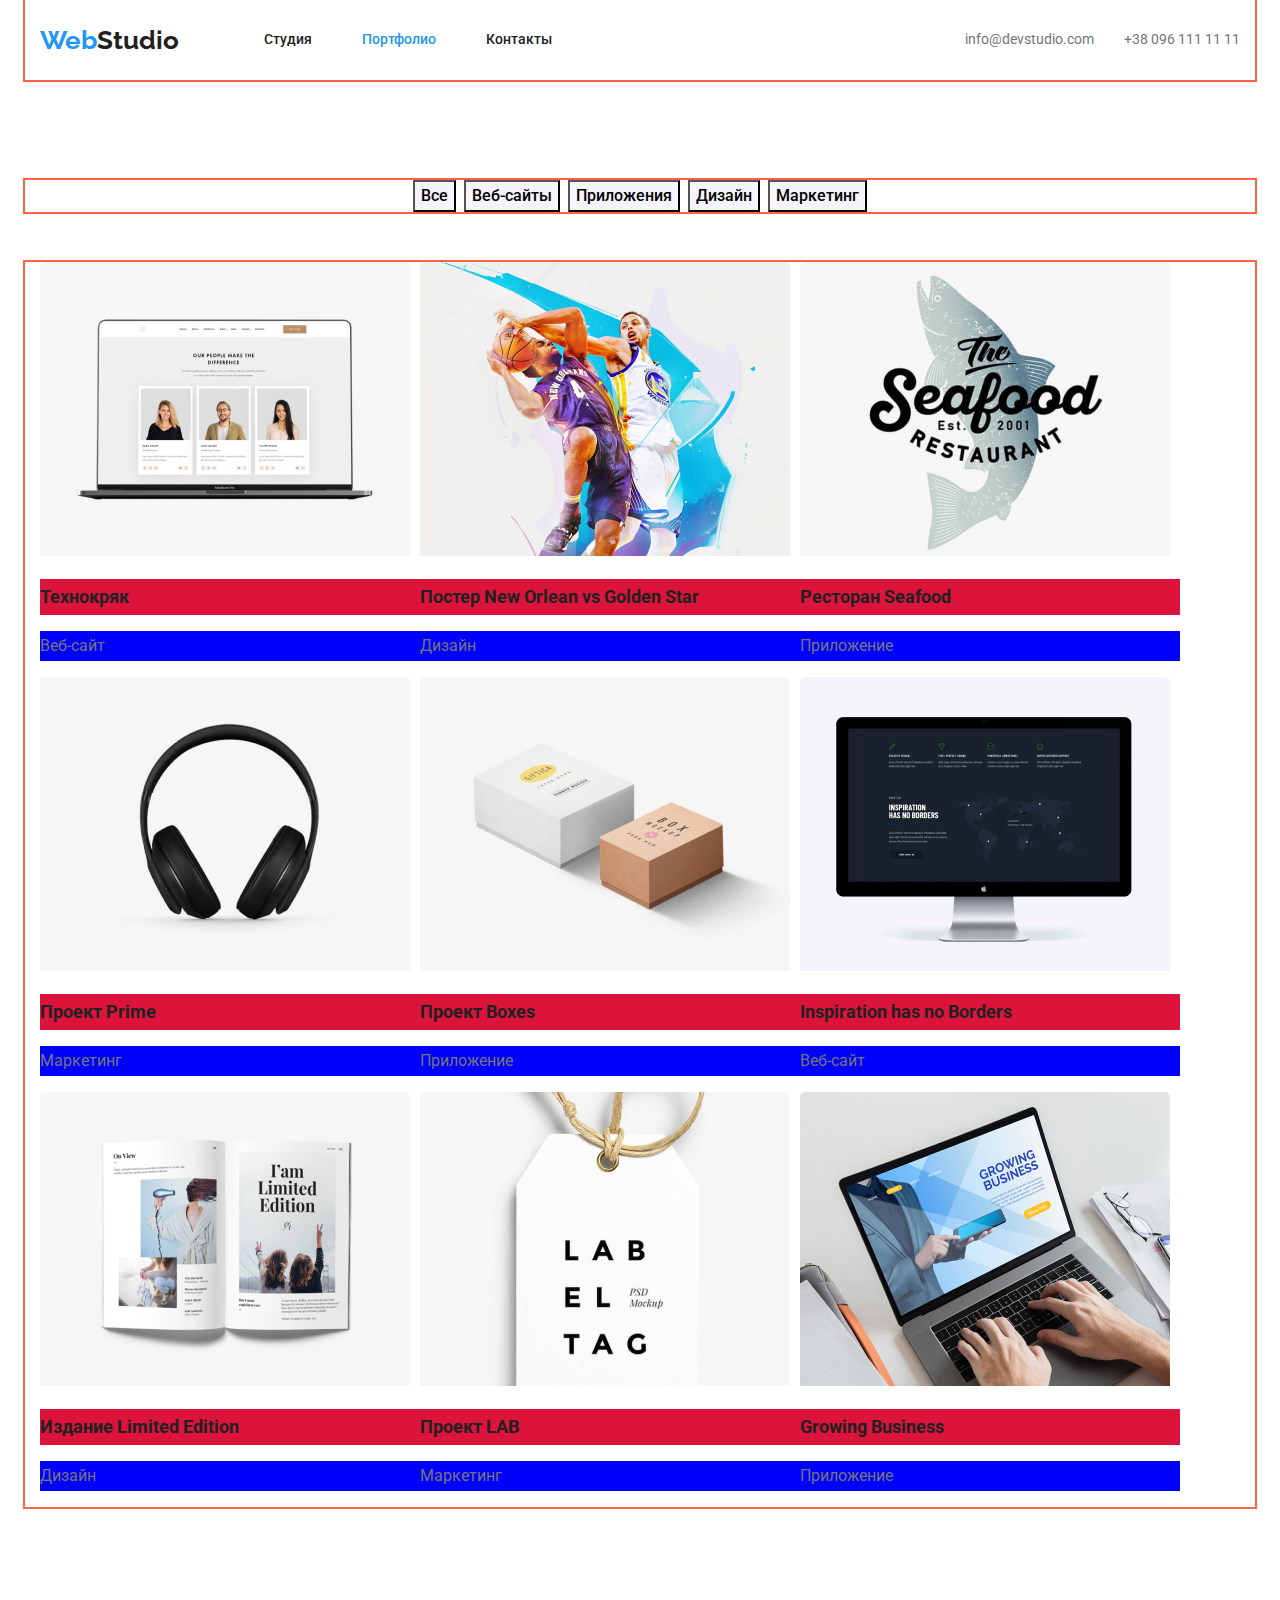
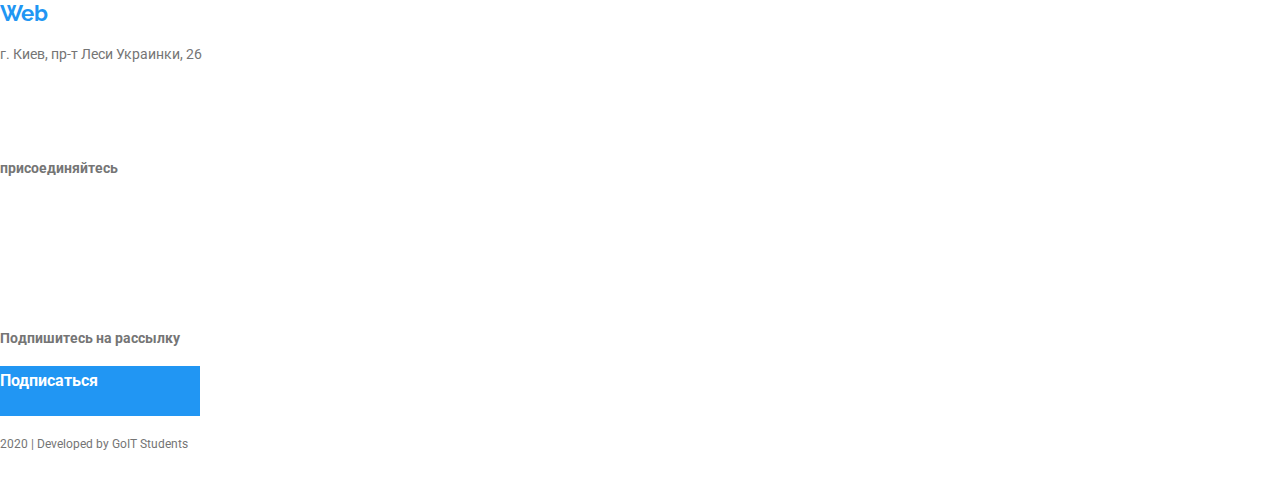
==== profile.html @ 8e78fecc "без готового футера та деталей портфоліо" ====
<!DOCTYPE html>
<html lang="ru">

<head>
    <meta charset="UTF-8">
    <meta name="viewport" content="width=device-width, initial-scale=1.0">
    <title>Web studio</title>
    <link rel="stylesheet" href="css/normalise.css">
    <link rel="stylesheet" href="css/main.css">
    <link href="https://fonts.googleapis.com/css2?family=Raleway:wght@700&family=Roboto:wght@400;500;700&display=swap"
        rel="stylesheet">
</head>

<body>

    <header>
        <nav class="container main-nav">
            <a class="logo" lang="en" href="/">
              <span class="first">Web</span> Studio</a>
              <ul class="site-nav list">
              <li class="item"><a class="link" href="./index.html">Студия</a></li>
              <li class="item"><a class="link current" href="">Портфолио</a></li>
              <li class="item"><a class="link" href="">Контакты</a></li>
            </ul>
            <ul class="list nav-contact">
              <li class="item">
                <a class="link mail" href="mailto:info@devstudio.com">info@devstudio.com</a>
              </li>
              <li class="item">
                <a class="link tel" href="tel:+380961111111">+38 096 111 11 11</a>
              </li>
            </ul>
            </nav>
      </header>
    <main>
        <section>
            <h1 class="title-profile">Проекты Веб Студии</h1>
            <!--Фильтры-->
            <ul class="filter-list center container">
                <li class="item"><button class="menu-nav" type="button">Все</button></li>
                <li class="item"><button class="menu-nav" type="button">Веб-сайты</button></li>
                <li class="item"><button class="menu-nav" type="button">Приложения</button></li>
                <li class="item"><button class="menu-nav" type="button">Дизайн</button></li>
                <li class="item"><button class="menu-nav" type="button">Маркетинг</button></li>
            </ul>
            <!--Проекты-->
            <ul class="project-list container">
                <li class="item">
                    <a class="link" href=""> <img src="./images/project-1.jpg" alt="проект-1">
                        <h2 class="project-title">Технокряк</h2>
                        <p class="text-menu">Веб-сайт</p>
                        <p class="project-text">Технокряк это современная площадка распространения коронавируса.
                            Компании используют эту платформу для цифрового шпионажа и атак на защищённые сервера
                            конкурентов.</p>
                    </a></li>
                <li class="item">
                    <a class="link" href=""><img src="./images/project-2.jpg" alt="проект-2">
                        <h2 class="project-title">Постер New Orlean vs Golden Star</h2>
                        <p class="text-menu">Дизайн</p>
                        <p class="project-text">Технокряк это современная площадка распространения коронавируса.
                            Компании используют эту платформу для цифрового шпионажа и атак на защищённые сервера
                            конкурентов.</p>
                    </a></li>
                <li class="item">
                    <a class="link" href=""><img src="./images/project-3.jpg" alt="проект-3">
                        <h2 class="project-title">Ресторан Seafood</h2>
                        <p class="text-menu">Приложение</p>
                        <p class="project-text">Технокряк это современная площадка распространения коронавируса.
                            Компании используют эту платформу для цифрового шпионажа и атак на защищённые сервера
                            конкурентов.</p>
                    </a></li>
                <li class="item">
                    <a class="link" href=""><img src="./images/project-4.jpg" alt="проект-4">
                        <h2 class="project-title">Проект Prime</h2>
                        <p class="text-menu">Маркетинг</p>
                        <p class="project-text">Технокряк это современная площадка распространения коронавируса.
                            Компании используют эту платформу для цифрового шпионажа и атак на защищённые сервера
                            конкурентов.</p>
                    </a></li>
                <li class="item">
                    <a class="link" href=""><img src="./images/project-5.jpg" alt="проект-5">
                        <h2 class="project-title">Проект Boxes</h2>
                        <p class="text-menu">Приложение</p>
                        <p class="project-text">Технокряк это современная площадка распространения коронавируса.
                            Компании используют эту платформу для цифрового шпионажа и атак на защищённые сервера
                            конкурентов.</p>
                    </a></li>
                <li class="item">
                    <a class="link" href=""><img src="./images/project-6.jpg" alt="проект-6">
                        <h2 class="project-title">Inspiration has no Borders</h2>
                        <p class="text-menu">Веб-сайт</p>
                        <p class="project-text">Технокряк это современная площадка распространения коронавируса.
                            Компании используют эту платформу для цифрового шпионажа и атак на защищённые сервера
                            конкурентов.</p>
                    </a></li>
                <li class="item">
                    <a class="link" href=""><img src="./images/project-7.jpg" alt="проект-7">
                        <h2 class="project-title">Издание Limited Edition</h2>
                        <p class="text-menu">Дизайн</p>
                        <p class="project-text">Технокряк это современная площадка распространения коронавируса.
                            Компании используют эту платформу для цифрового шпионажа и атак на защищённые сервера
                            конкурентов.</p>
                    </a></li>
                <li class="item">
                    <a class="link" href=""><img src="./images/project-8.jpg" alt="проект-8">
                        <h2 class="project-title">Проект LAB</h2>
                        <p class="text-menu">Маркетинг</p>
                        <p class="project-text">Технокряк это современная площадка распространения коронавируса.
                            Компании используют эту платформу для цифрового шпионажа и атак на защищённые сервера
                            конкурентов.</p>
                    </a></li>
                <li class="item">
                    <a class="link" href=""><img src="./images/project-9.jpg" alt="проект-9">
                        <h2 class="project-title">Growing Business</h2>
                        <p class="text-menu">Приложение</p>
                        <p class="project-text">Технокряк это современная площадка распространения коронавируса.
                            Компании используют эту платформу для цифрового шпионажа и атак на защищённые сервера
                            конкурентов.</p>
                    </a></li>
            </ul>
        </section>
    </main>
    <footer class="page-footer">
        <div>
            <a class="logo-footer" lang="en" href="/"><span class="first">Web</span> Studio</a>
            <address class="address-footer">
            <p>г. Киев, пр-т Леси Украинки, 26</p>
            <p><a class="link contact-footer" href="mailto:info@devstudio.com">info@devstudio.com</p>
            <p><a class="link contact-footer" href="tel:+380961111111">+38 096 111 11 11</a></p>
            </address>
        </div>
        <div>
            <p><strong>присоединяйтесь</strong></p>
            <ul class="footer-social link">
                <li> <a href="" aria-label="Ссылка на Instagram">Instagram</a></li>
                <li> <a href="" aria-label="Ссылка на Twitter">Twitter</a></li>
                <li> <a href="" aria-label="Ссылка на Facebook">Facebook</a></li>
                <li> <a href="" aria-label="Ссылка на LinkedIn">LinkedIn</a></li>
            </ul>
        </div>
        <div>
            <p><strong>Подпишитесь на рассылку</strong></p>
            <p class="button secondary">Подписаться</p>
        </div>
        <div>
            <p class="copyright">2020 | Developed by GoIT Students</p>
        </div>
    </footer>
</body>

</html>
---- css/normalise.css ----
/*! normalize.css v8.0.1 | MIT License | github.com/necolas/normalize.css */

/* Document
   ========================================================================== */

/**
 * 1. Correct the line height in all browsers.
 * 2. Prevent adjustments of font size after orientation changes in iOS.
 */

 html {
    line-height: 1.15; /* 1 */
    -webkit-text-size-adjust: 100%; /* 2 */
  }
  
  /* Sections
     ========================================================================== */
  
  /**
   * Remove the margin in all browsers.
   */
  
  body {
    margin: 0;
  }
  
  /**
   * Render the `main` element consistently in IE.
   */
  
  main {
    display: block;
  }
  
  /**
   * Correct the font size and margin on `h1` elements within `section` and
   * `article` contexts in Chrome, Firefox, and Safari.
   */
  
  h1 {
    font-size: 2em;
    margin: 0.67em 0;
  }
  
  /* Grouping content
     ========================================================================== */
  
  /**
   * 1. Add the correct box sizing in Firefox.
   * 2. Show the overflow in Edge and IE.
   */
  
  hr {
    box-sizing: content-box; /* 1 */
    height: 0; /* 1 */
    overflow: visible; /* 2 */
  }
  
  /**
   * 1. Correct the inheritance and scaling of font size in all browsers.
   * 2. Correct the odd `em` font sizing in all browsers.
   */
  
  pre {
    font-family: monospace, monospace; /* 1 */
    font-size: 1em; /* 2 */
  }
  
  /* Text-level semantics
     ========================================================================== */
  
  /**
   * Remove the gray background on active links in IE 10.
   */
  
  a {
    background-color: transparent;
  }
  
  /**
   * 1. Remove the bottom border in Chrome 57-
   * 2. Add the correct text decoration in Chrome, Edge, IE, Opera, and Safari.
   */
  
  abbr[title] {
    border-bottom: none; /* 1 */
    text-decoration: underline; /* 2 */
    text-decoration: underline dotted; /* 2 */
  }
  
  /**
   * Add the correct font weight in Chrome, Edge, and Safari.
   */
  
  b,
  strong {
    font-weight: bolder;
  }
  
  /**
   * 1. Correct the inheritance and scaling of font size in all browsers.
   * 2. Correct the odd `em` font sizing in all browsers.
   */
  
  code,
  kbd,
  samp {
    font-family: monospace, monospace; /* 1 */
    font-size: 1em; /* 2 */
  }
  
  /**
   * Add the correct font size in all browsers.
   */
  
  small {
    font-size: 80%;
  }
  
  /**
   * Prevent `sub` and `sup` elements from affecting the line height in
   * all browsers.
   */
  
  sub,
  sup {
    font-size: 75%;
    line-height: 0;
    position: relative;
    vertical-align: baseline;
  }
  
  sub {
    bottom: -0.25em;
  }
  
  sup {
    top: -0.5em;
  }
  
  /* Embedded content
     ========================================================================== */
  
  /**
   * Remove the border on images inside links in IE 10.
   */
  
  img {
    border-style: none;
  }
  
  /* Forms
     ========================================================================== */
  
  /**
   * 1. Change the font styles in all browsers.
   * 2. Remove the margin in Firefox and Safari.
   */
  
  button,
  input,
  optgroup,
  select,
  textarea {
    font-family: inherit; /* 1 */
    font-size: 100%; /* 1 */
    line-height: 1.15; /* 1 */
    margin: 0; /* 2 */
  }
  
  /**
   * Show the overflow in IE.
   * 1. Show the overflow in Edge.
   */
  
  button,
  input { /* 1 */
    overflow: visible;
  }
  
  /**
   * Remove the inheritance of text transform in Edge, Firefox, and IE.
   * 1. Remove the inheritance of text transform in Firefox.
   */
  
  button,
  select { /* 1 */
    text-transform: none;
  }
  
  /**
   * Correct the inability to style clickable types in iOS and Safari.
   */
  
  button,
  [type="button"],
  [type="reset"],
  [type="submit"] {
    -webkit-appearance: button;
  }
  
  /**
   * Remove the inner border and padding in Firefox.
   */
  
  button::-moz-focus-inner,
  [type="button"]::-moz-focus-inner,
  [type="reset"]::-moz-focus-inner,
  [type="submit"]::-moz-focus-inner {
    border-style: none;
    padding: 0;
  }
  
  /**
   * Restore the focus styles unset by the previous rule.
   */
  
  button:-moz-focusring,
  [type="button"]:-moz-focusring,
  [type="reset"]:-moz-focusring,
  [type="submit"]:-moz-focusring {
    outline: 1px dotted ButtonText;
  }
  
  /**
   * Correct the padding in Firefox.
   */
  
  fieldset {
    padding: 0.35em 0.75em 0.625em;
  }
  
  /**
   * 1. Correct the text wrapping in Edge and IE.
   * 2. Correct the color inheritance from `fieldset` elements in IE.
   * 3. Remove the padding so developers are not caught out when they zero out
   *    `fieldset` elements in all browsers.
   */
  
  legend {
    box-sizing: border-box; /* 1 */
    color: inherit; /* 2 */
    display: table; /* 1 */
    max-width: 100%; /* 1 */
    padding: 0; /* 3 */
    white-space: normal; /* 1 */
  }
  
  /**
   * Add the correct vertical alignment in Chrome, Firefox, and Opera.
   */
  
  progress {
    vertical-align: baseline;
  }
  
  /**
   * Remove the default vertical scrollbar in IE 10+.
   */
  
  textarea {
    overflow: auto;
  }
  
  /**
   * 1. Add the correct box sizing in IE 10.
   * 2. Remove the padding in IE 10.
   */
  
  [type="checkbox"],
  [type="radio"] {
    box-sizing: border-box; /* 1 */
    padding: 0; /* 2 */
  }
  
  /**
   * Correct the cursor style of increment and decrement buttons in Chrome.
   */
  
  [type="number"]::-webkit-inner-spin-button,
  [type="number"]::-webkit-outer-spin-button {
    height: auto;
  }
  
  /**
   * 1. Correct the odd appearance in Chrome and Safari.
   * 2. Correct the outline style in Safari.
   */
  
  [type="search"] {
    -webkit-appearance: textfield; /* 1 */
    outline-offset: -2px; /* 2 */
  }
  
  /**
   * Remove the inner padding in Chrome and Safari on macOS.
   */
  
  [type="search"]::-webkit-search-decoration {
    -webkit-appearance: none;
  }
  
  /**
   * 1. Correct the inability to style clickable types in iOS and Safari.
   * 2. Change font properties to `inherit` in Safari.
   */
  
  ::-webkit-file-upload-button {
    -webkit-appearance: button; /* 1 */
    font: inherit; /* 2 */
  }
  
  /* Interactive
     ========================================================================== */
  
  /*
   * Add the correct display in Edge, IE 10+, and Firefox.
   */
  
  details {
    display: block;
  }
  
  /*
   * Add the correct display in all browsers.
   */
  
  summary {
    display: list-item;
  }
  
  /* Misc
     ========================================================================== */
  
  /**
   * Add the correct display in IE 10+.
   */
  
  template {
    display: none;
  }
  
  /**
   * Add the correct display in IE 10.
   */
  
  [hidden] {
    display: none;
  }
---- css/main.css ----
html {
    box-sizing: border-box;
  }
  
  *,
  *::before,
  *::after {
    box-sizing: inherit;
  }
  
:root {
    --accent-color: #2196F3;
    --title-color: #212121;
    --primary-text-color: #757575;
    --footer-color: #000000;
    --primary-white-color: #FFFFFF;
    --footer-black-color: #2F303A;
    --accent-background-color: #F5F4FA
}


body{
    margin:0;
    background-color: var(--primary-white-color);
    color: var(--primary-text-color);

    font-family: Roboto; sans-serif;
    font-style: normal;
    font-weight: normal;
    font-size: 14px;
    line-height: 1.71;
}
.container {
    width: 1230px;
    padding-left: 15px;
    padding-right: 15px;
    margin-left: auto;
    margin-right: auto;
    margin-bottom: 94px;

    outline: 2px solid tomato;
    }

.center{
    text-align: center;
}
  
/* button */
.button{
 background-color: var(--accent-color);  
 color: var(--primary-white-color); 
 text-decoration: none;

 font-weight: bold;
 font-size: 16px;
 line-height: 1.88;

 width: 200px;
 height: 50px; 
}

.list {
    list-style: none;
    padding: 0;
    margin: 0;
}

.link{
    text-decoration: none;    
    }

.title{
    color: var(--title-color);
    font-style: normal;
    font-weight: bold;
}
   
.link .title.third{
    font-weight: bold;
    font-size: 14px;
    line-height: 1.14;
}

        /* site-nav */
.container.main-nav{
        display: flex;
        align-items: center;
    }
.site-nav{
       font-weight: 500;
       font-size: 14px;
       line-height: 1.14;
       display: flex;  
       margin-left: 85px;
    }
.site-nav .item:not(:last-child){
       margin-right: 50px; 
    }
    .site-nav .link{
        display: block;
        padding-top: 32px;
        padding-bottom: 32px;
        color: var(--title-color);

        font-family: Roboto;
        font-style: normal;
        font-weight: 500;
        font-size: 14px;
        line-height: 1,14;
    }

    .site-nav .link:hover,
    .site-nav .link:focus{
        color: var(--accent-color);
    }
    .site-nav .link.current{
       color: var(--accent-color);
    }
     /* Logo */
     .logo{
        display: flex;

        color: var(--title-color);
        text-decoration: none;
    
        font-family: Raleway; sans-serif;
        font-style: normal;
        font-weight: bold;
        font-size: 26px;
        line-height: 1.19;
    } 
       .first{
        color: var(--accent-color)}

    /* Контакты */
    .list.nav-contact{
        display: flex;
        margin-left: auto;
    }
    .nav-contact .item:not(:last-child){
        margin-right: 30px; 
     }
    .mail{
        color: var(--primary-text-color);
    }
    .tel{
        color: var(--primary-text-color);
    }
    .mail:hover, 
    .mail:focus{
        color: var(--accent-color);
    }
    .tel:hover, 
    .tel:focus{
        color: var(--accent-color);
    }
     
/* Hero */

.hero-title{
    color: var(--title-color);

    font-weight: 900;
    font-size: 44px;
    line-height: 1.36;
    text-align: center;
}
.button.primary{
    display: block;
    margin-left: auto;
    margin-right: auto;
    padding: 10px 32px;
    box-shadow: 0px 4px 4px rgba(0, 0, 0, 0.15);
    border-radius: 4px;
    margin-top: 30px;
}
/* Преимущества */
.feature-list.list{
display: flex;
}
.feature-list .item:not(:last-child){
    margin-right: 30px; 
 }
.feature-title{
    display: none;
}
/* Чем мы занимаемся */
.title.second{
    font-size: 36px;
    line-height: 1.16;
    text-align: center;
}
.work-list.list{
    display: flex;
    justify-content: space-between;
}

/* Наша команда */
.social-link{
    color: var(--primary-text-color);  
    text-decoration: none;
}
.social-link:hover, 
.social-link:focus{
    color: var(--accent-color);
}
.title.second{
    text-align: center;
}
.team-list.list{
    display: flex;
    justify-content: space-between;
}
.team-list.item:not(:last-child){
    margin-right: 30px;
}

.social-list.list{
    display: flex;
    justify-content: space-between;
}

/*Постоянные клиенты*/
.client-list.list{
    display: flex;
    justify-content: space-between;
}
   /*Footer*/  
.page-footer.container{
    color: var(--primary-white-color);
    background-color: var(--footer-black-color);

    font-family: Roboto; sans-serif;
    font-style: normal;
    font-weight: normal;
    font-size: 14px;
    line-height: 1.71;
}

.footer-box{
    display: flex;
    justify-content: space-between;
    padding-top: 45px;
}
.logo-footer{
    color: var(--primary-white-color);
    font-family: Raleway; sans-serif;
    font-style: normal;
    font-weight: bold;
    font-size: 22px;
    line-height: 1.18;
    text-decoration: none;
}
.logo-footer .first{
 color: var(--accent-color);   
}
.address-footer{
    font-style: normal;
}
.contact-footer{
    color: rgba(255, 255, 255, 0.6);
}
.contact-footer:hover, 
.contact-footer:focus{
        color: var(--accent-color);
    }
.footer-social.link{
    display: flex;  
    list-style: none;
    padding-top: 20px;
    padding-bottom: 74px;
}
.footer-social.link:not(:last-child){
    margin-right: 10px;
}
.footer-social .item{
    background-color: burlywood;
}
.footer-social.link a{
    color: var(--primary-white-color);
    text-decoration: none;
    padding: 0px;
    display: block;
}
.footer-social.link a:hover, .footer-social.link a:hover{
    color: var(--accent-color);
}
.footer-copyright{
    align-self: flex-end;
}
.copyright{
    font-size: 12px;
    line-height: 2;
    padding-bottom: 21px;
}

/* CSS Портфолио */

/* Фильтры */
.menu-nav{
    background-color: #F5F4FA;

    font-weight: 500;
    font-size: 16px;
    line-height: 1.63;
}
.menu-nav:hover, .menu-nav:focus{
    background-color: var(--accent-color);
    color: var(--primary-white-color);
}
.filter-list.container{
    display: flex;
    justify-content: center;
    margin-top: 100px;
    margin-bottom: 50px;
    list-style: none;
    
}
.filter-list .item:not(:last-child){
margin-right: 8px;
}

.title-profile{
    display: none;
}
/* Проекты */
.project-list.container{
    display: flex;
    flex-wrap: wrap;
    margin-bottom: 94px;
    list-style: none;
   
}
.project-list .item{
    width: calc((100% - 60px) / 3);
}
.project-title{
    color: var(--title-color);
    font-weight: bold;
    font-size: 18px;
    line-height: 2;
    background-color: crimson;
}
.text-menu{
    color: var(--primary-text-color);
    font-weight: normal;
    font-size: 16px;
    line-height: 1.88;  
    background-color: blue; 
}
.project-text{ 
    color: var(--primary-text-color);  
    font-size: 18px;
    line-height: 1.56;
    display: none;
}
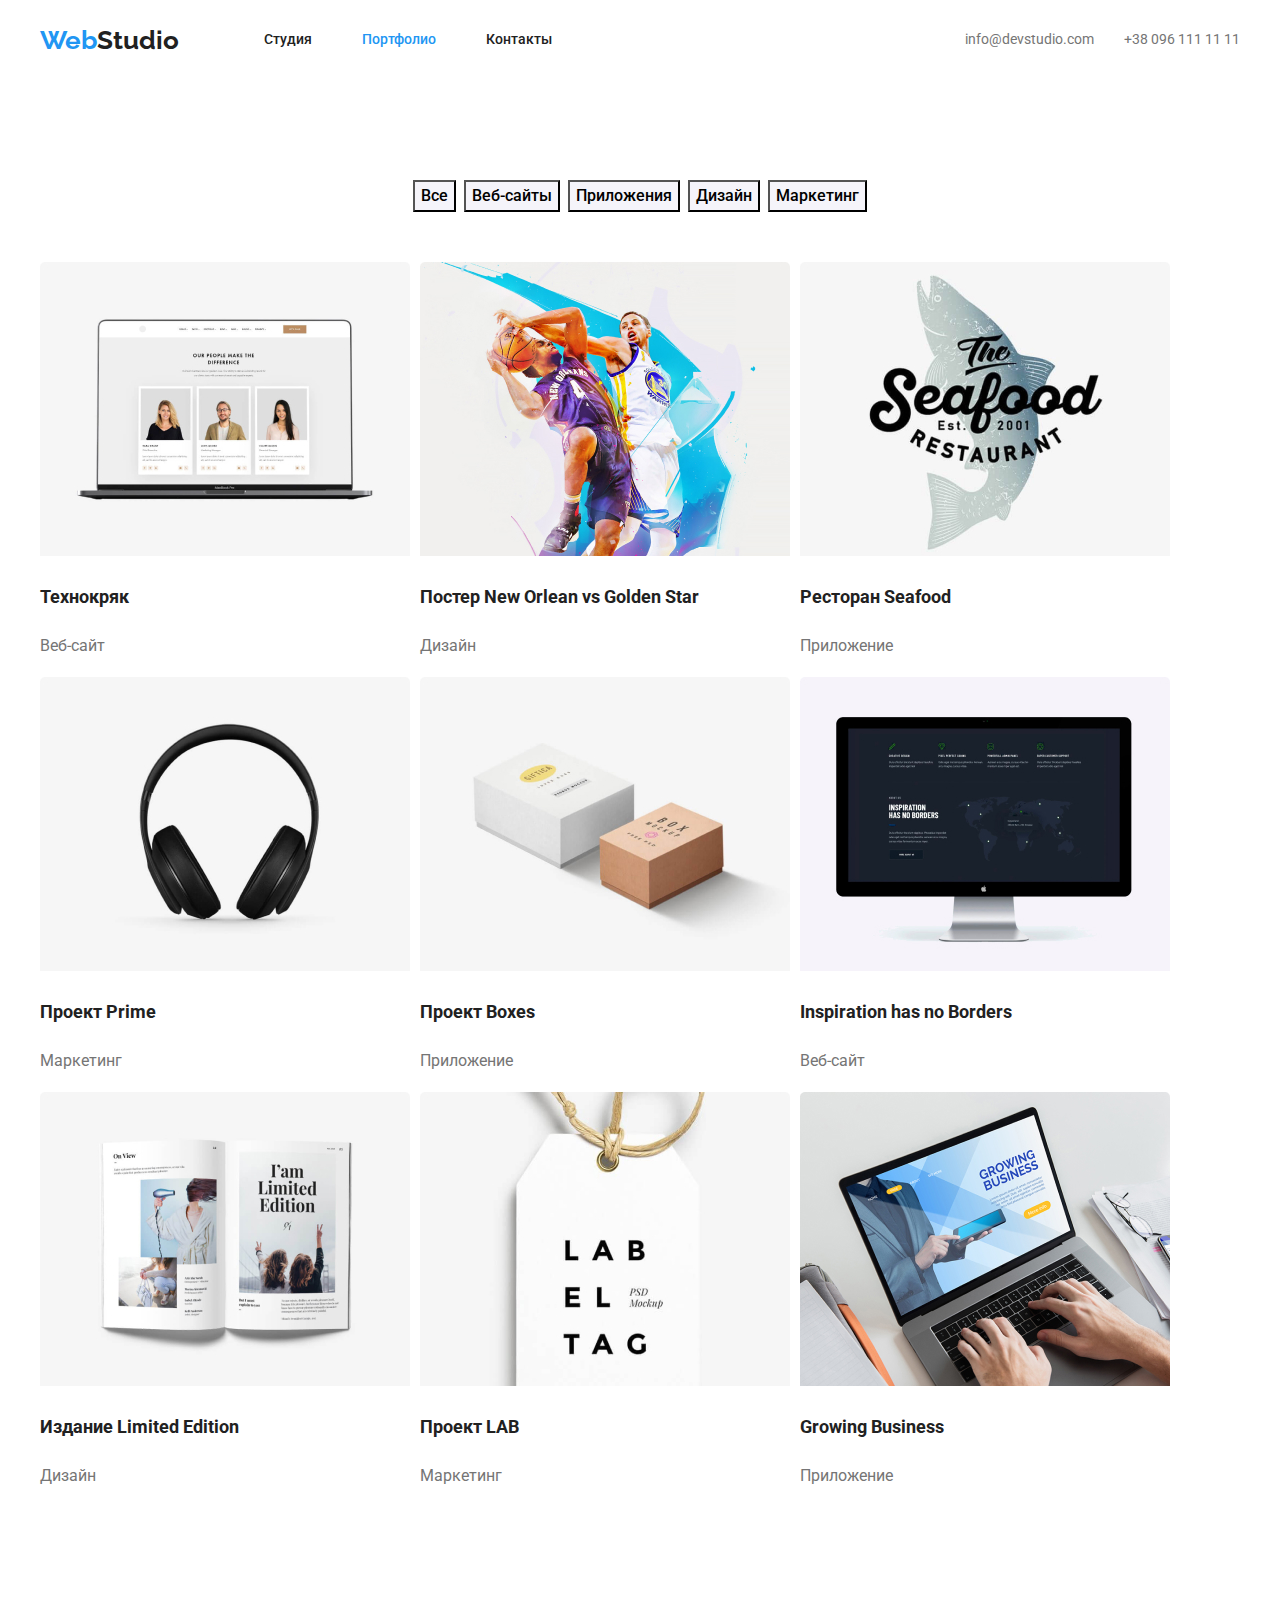
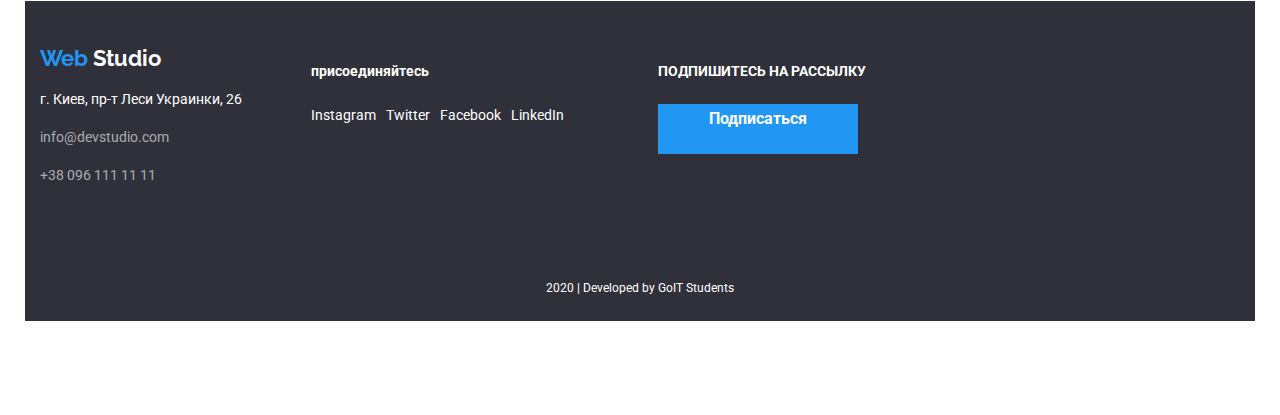
==== commit d42d698f: "box-позиціювання завершене" ====
--- a/profile.html
+++ b/profile.html
@@ -120,32 +120,35 @@
             </ul>
         </section>
     </main>
-    <footer class="page-footer">
-        <div>
-            <a class="logo-footer" lang="en" href="/"><span class="first">Web</span> Studio</a>
-            <address class="address-footer">
+    <footer class="page-footer container">
+        <div class="footer-box"> 
+        <div class="item">
+          <a class="logo-footer" lang="en" href="/">
+            <span class="first">Web</span> Studio</a>
+          <address class="address-footer">
             <p>г. Киев, пр-т Леси Украинки, 26</p>
-            <p><a class="link contact-footer" href="mailto:info@devstudio.com">info@devstudio.com</p>
+            <p><a class="link contact-footer" href="mailto:info@devstudio.com">info@devstudio.com</a></p>
             <p><a class="link contact-footer" href="tel:+380961111111">+38 096 111 11 11</a></p>
-            </address>
+          </address>
         </div>
-        <div>
-            <p><strong>присоединяйтесь</strong></p>
-            <ul class="footer-social link">
-                <li> <a href="" aria-label="Ссылка на Instagram">Instagram</a></li>
-                <li> <a href="" aria-label="Ссылка на Twitter">Twitter</a></li>
-                <li> <a href="" aria-label="Ссылка на Facebook">Facebook</a></li>
-                <li> <a href="" aria-label="Ссылка на LinkedIn">LinkedIn</a></li>
-            </ul>
+        <div class="item">
+          <p><strong>присоединяйтесь</strong></p>
+          <ul class="footer-social link">
+            <li class="item"><a href="" aria-label="Ссылка на Instagram">Instagram</a></li>
+            <li class="item"><a href="" aria-label="Ссылка на Twitter">Twitter</a></li>
+            <li class="item"><a href="" aria-label="Ссылка на Facebook">Facebook</a></li>
+            <li class="item"><a href="" aria-label="Ссылка на LinkedIn">LinkedIn</a></li>
+          </ul>
         </div>
-        <div>
-            <p><strong>Подпишитесь на рассылку</strong></p>
-            <p class="button secondary">Подписаться</p>
+        <div class="item">
+          <p class="footer-title" ><strong>ПOДПИШИТЕСЬ НА РАССЫЛКУ</strong></p>
+          <p class="button secondary">Подписаться</p>
         </div>
-        <div>
-            <p class="copyright">2020 | Developed by GoIT Students</p>
+      </div>
+        <div class="footer-copyright center">
+          <p class="copyright">2020 | Developed by GoIT Students</p>
         </div>
-    </footer>
+      </footer>
 </body>
 
 </html>--- a/css/main.css
+++ b/css/main.css
@@ -24,7 +24,7 @@
     background-color: var(--primary-white-color);
     color: var(--primary-text-color);
 
-    font-family: Roboto; sans-serif;
+    font-family: Roboto, sans-serif;
     font-style: normal;
     font-weight: normal;
     font-size: 14px;
@@ -37,8 +37,6 @@
     margin-left: auto;
     margin-right: auto;
     margin-bottom: 94px;
-
-    outline: 2px solid tomato;
     }
 
 .center{
@@ -123,7 +121,7 @@
         color: var(--title-color);
         text-decoration: none;
     
-        font-family: Raleway; sans-serif;
+        font-family: Raleway, sans-serif;
         font-style: normal;
         font-weight: bold;
         font-size: 26px;
@@ -230,7 +228,7 @@
     color: var(--primary-white-color);
     background-color: var(--footer-black-color);
 
-    font-family: Roboto; sans-serif;
+    font-family: Roboto, sans-serif;
     font-style: normal;
     font-weight: normal;
     font-size: 14px;
@@ -239,12 +237,11 @@
 
 .footer-box{
     display: flex;
-    justify-content: space-between;
     padding-top: 45px;
 }
 .logo-footer{
     color: var(--primary-white-color);
-    font-family: Raleway; sans-serif;
+    font-family: Raleway, sans-serif;
     font-style: normal;
     font-weight: bold;
     font-size: 22px;
@@ -264,27 +261,43 @@
 .contact-footer:focus{
         color: var(--accent-color);
     }
+.footer-box  .item:nth-child(1){
+    margin-right: 69px;
+}
+.footer-box  .item:nth-child(2){
+    margin-right: 94px;
+    margin-left: 0;
+}
 .footer-social.link{
     display: flex;  
     list-style: none;
-    padding-top: 20px;
-    padding-bottom: 74px;
-}
-.footer-social.link:not(:last-child){
+    margin-top: 20px;
+    margin-bottom: 74px;
+    padding: 0;
+}
+.footer-social.link .item:not(:last-child){
     margin-right: 10px;
 }
-.footer-social .item{
-    background-color: burlywood;
-}
+
 .footer-social.link a{
+    display: block;
     color: var(--primary-white-color);
     text-decoration: none;
     padding: 0px;
-    display: block;
-}
+    
+}
+
 .footer-social.link a:hover, .footer-social.link a:hover{
     color: var(--accent-color);
 }
+
+.button.secondary{
+    text-align: center;
+    margin-top: 20px;
+    margin-right: 216px;
+    margin-bottom: 110px;
+}
+
 .footer-copyright{
     align-self: flex-end;
 }
@@ -339,14 +352,12 @@
     font-weight: bold;
     font-size: 18px;
     line-height: 2;
-    background-color: crimson;
 }
 .text-menu{
     color: var(--primary-text-color);
     font-weight: normal;
     font-size: 16px;
     line-height: 1.88;  
-    background-color: blue; 
 }
 .project-text{ 
     color: var(--primary-text-color);  
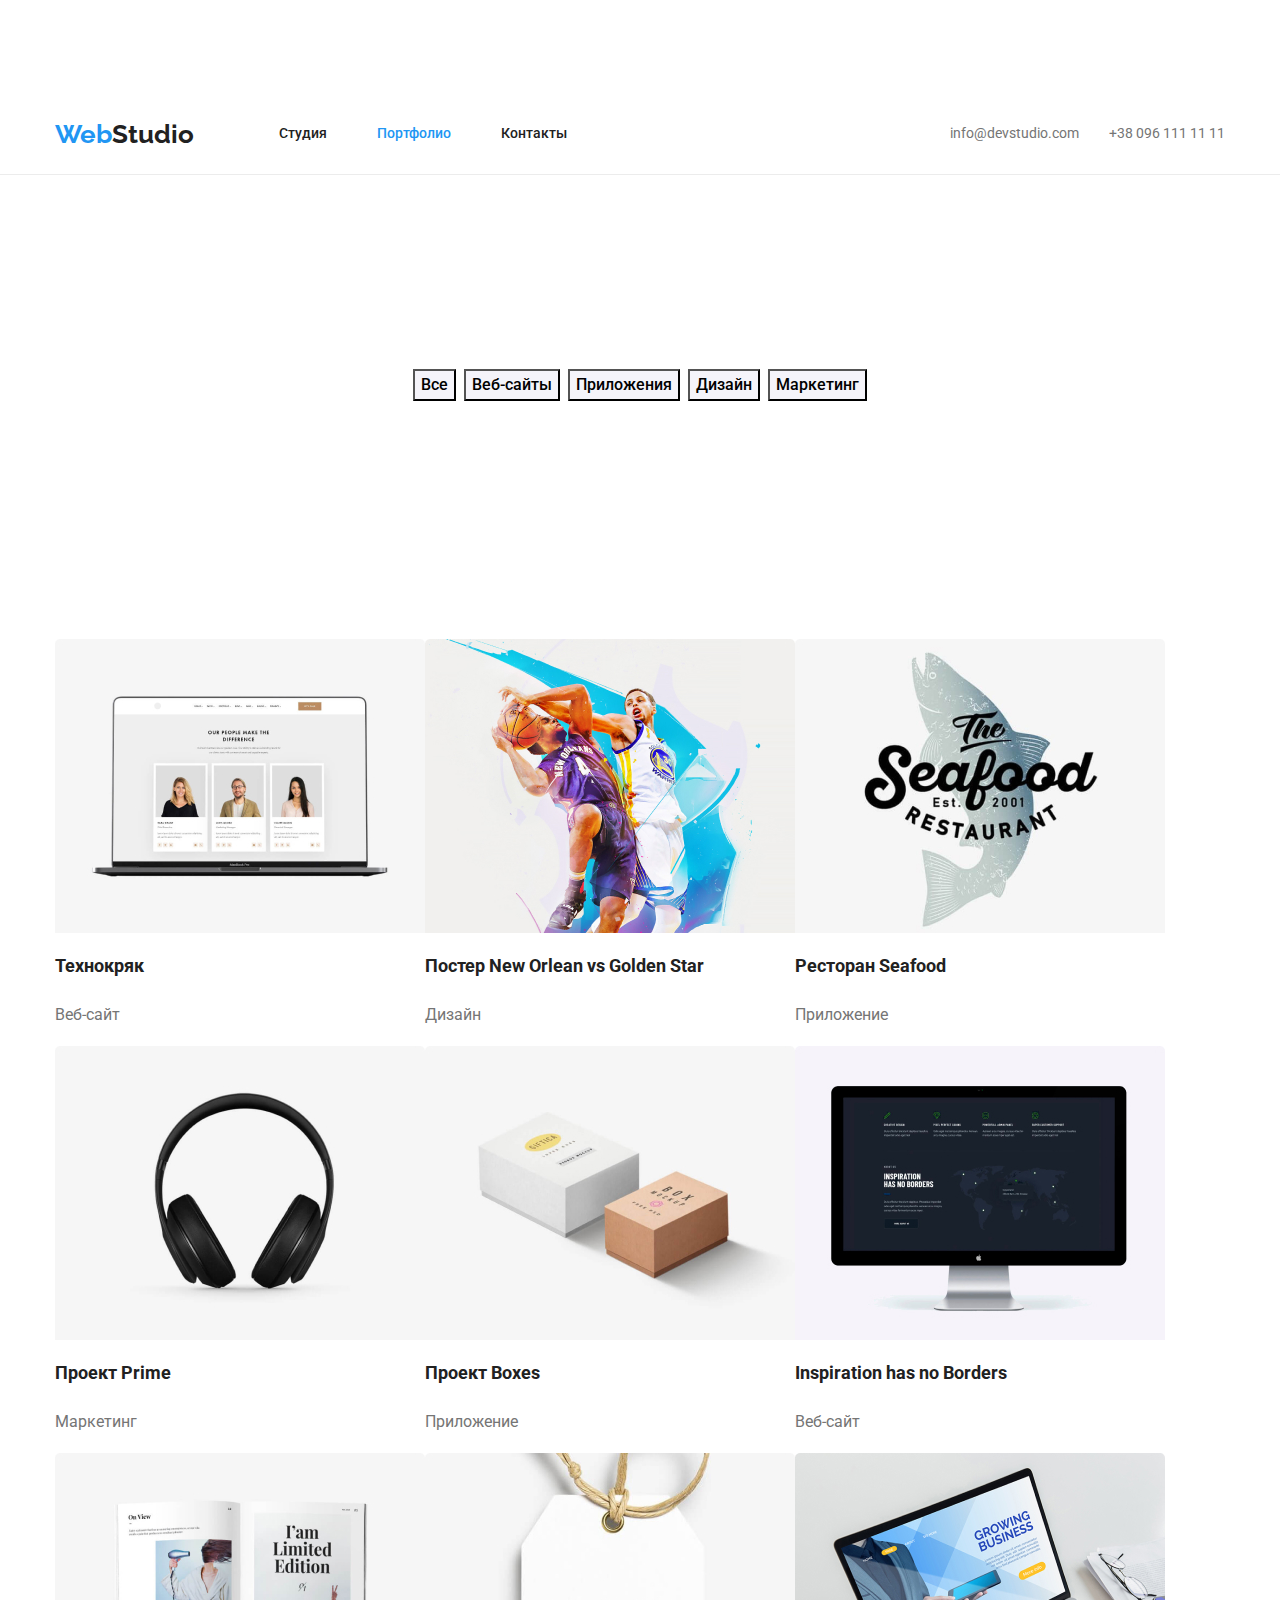
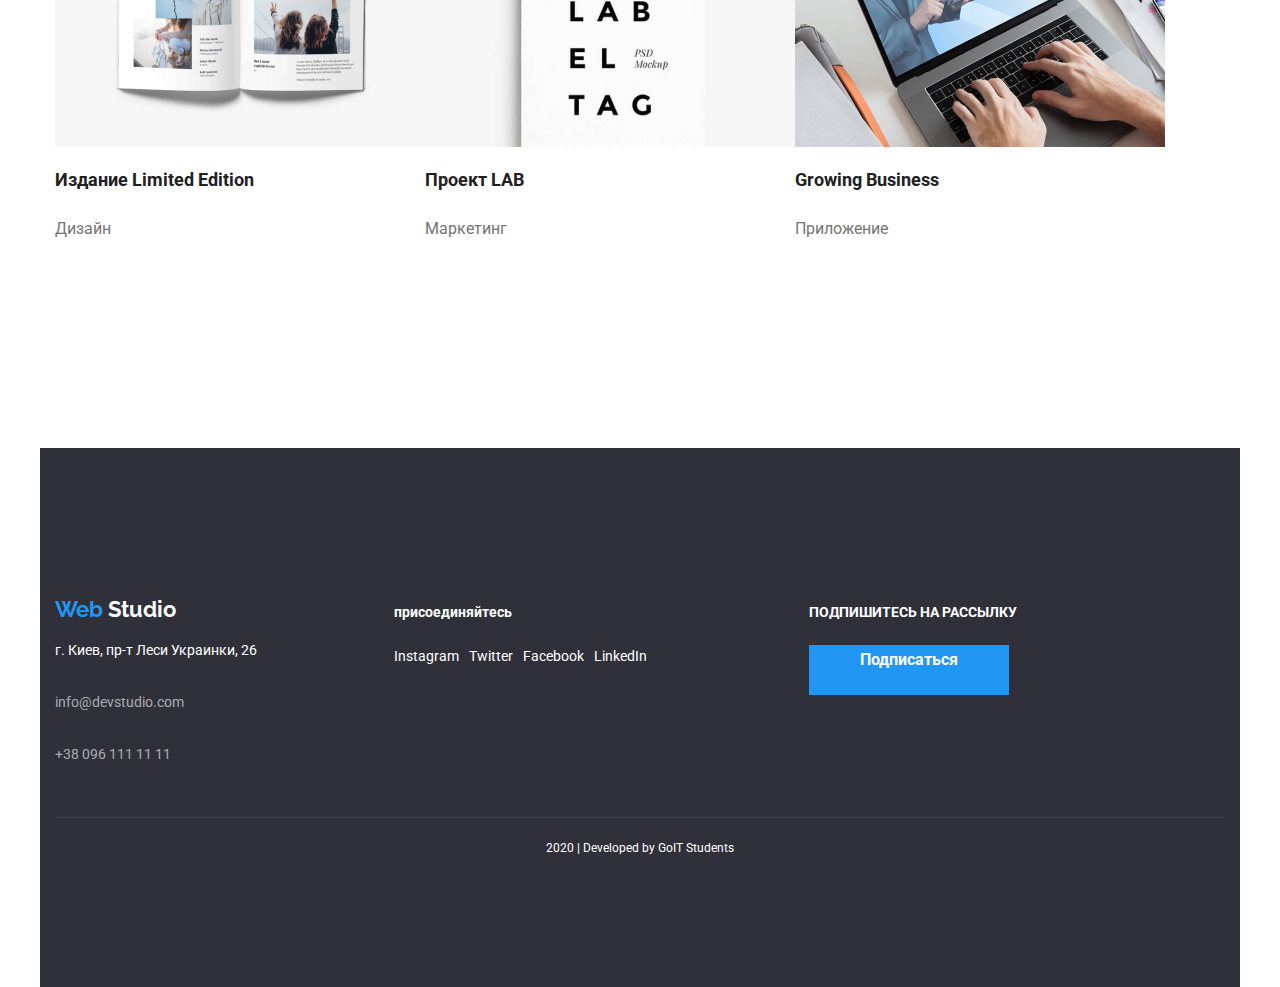
==== commit 1abfbf94: "виправила головну сторінку" ====
--- a/profile.html
+++ b/profile.html
@@ -1,154 +1,219 @@
 <!DOCTYPE html>
 <html lang="ru">
+  <head>
+    <meta charset="UTF-8" />
+    <meta name="viewport" content="width=device-width, initial-scale=1.0" />
+    <title>Web studio</title>
+    <link rel="stylesheet" href="css/normalise.css" />
+    <link rel="stylesheet" href="css/main.css" />
+    <link
+      href="https://fonts.googleapis.com/css2?family=Raleway:wght@700&family=Roboto:wght@400;500;700&display=swap"
+      rel="stylesheet"
+    />
+  </head>
 
-<head>
-    <meta charset="UTF-8">
-    <meta name="viewport" content="width=device-width, initial-scale=1.0">
-    <title>Web studio</title>
-    <link rel="stylesheet" href="css/normalise.css">
-    <link rel="stylesheet" href="css/main.css">
-    <link href="https://fonts.googleapis.com/css2?family=Raleway:wght@700&family=Roboto:wght@400;500;700&display=swap"
-        rel="stylesheet">
-</head>
-
-<body>
-
+  <body>
     <header>
-        <nav class="container main-nav">
-            <a class="logo" lang="en" href="/">
-              <span class="first">Web</span> Studio</a>
-              <ul class="site-nav list">
-              <li class="item"><a class="link" href="./index.html">Студия</a></li>
-              <li class="item"><a class="link current" href="">Портфолио</a></li>
-              <li class="item"><a class="link" href="">Контакты</a></li>
-            </ul>
-            <ul class="list nav-contact">
-              <li class="item">
-                <a class="link mail" href="mailto:info@devstudio.com">info@devstudio.com</a>
-              </li>
-              <li class="item">
-                <a class="link tel" href="tel:+380961111111">+38 096 111 11 11</a>
-              </li>
-            </ul>
-            </nav>
-      </header>
+      <nav class="container main-nav">
+        <a class="logo" lang="en" href="/">
+          <span class="first">Web</span> Studio</a
+        >
+        <ul class="site-nav list">
+          <li class="item"><a class="link" href="./index.html">Студия</a></li>
+          <li class="item"><a class="link current" href="">Портфолио</a></li>
+          <li class="item"><a class="link" href="">Контакты</a></li>
+        </ul>
+        <ul class="list nav-contact">
+          <li class="item">
+            <a class="link mail" href="mailto:info@devstudio.com"
+              >info@devstudio.com</a
+            >
+          </li>
+          <li class="item">
+            <a class="link tel" href="tel:+380961111111">+38 096 111 11 11</a>
+          </li>
+        </ul>
+      </nav>
+    </header>
     <main>
-        <section>
-            <h1 class="title-profile">Проекты Веб Студии</h1>
-            <!--Фильтры-->
-            <ul class="filter-list center container">
-                <li class="item"><button class="menu-nav" type="button">Все</button></li>
-                <li class="item"><button class="menu-nav" type="button">Веб-сайты</button></li>
-                <li class="item"><button class="menu-nav" type="button">Приложения</button></li>
-                <li class="item"><button class="menu-nav" type="button">Дизайн</button></li>
-                <li class="item"><button class="menu-nav" type="button">Маркетинг</button></li>
-            </ul>
-            <!--Проекты-->
-            <ul class="project-list container">
-                <li class="item">
-                    <a class="link" href=""> <img src="./images/project-1.jpg" alt="проект-1">
-                        <h2 class="project-title">Технокряк</h2>
-                        <p class="text-menu">Веб-сайт</p>
-                        <p class="project-text">Технокряк это современная площадка распространения коронавируса.
-                            Компании используют эту платформу для цифрового шпионажа и атак на защищённые сервера
-                            конкурентов.</p>
-                    </a></li>
-                <li class="item">
-                    <a class="link" href=""><img src="./images/project-2.jpg" alt="проект-2">
-                        <h2 class="project-title">Постер New Orlean vs Golden Star</h2>
-                        <p class="text-menu">Дизайн</p>
-                        <p class="project-text">Технокряк это современная площадка распространения коронавируса.
-                            Компании используют эту платформу для цифрового шпионажа и атак на защищённые сервера
-                            конкурентов.</p>
-                    </a></li>
-                <li class="item">
-                    <a class="link" href=""><img src="./images/project-3.jpg" alt="проект-3">
-                        <h2 class="project-title">Ресторан Seafood</h2>
-                        <p class="text-menu">Приложение</p>
-                        <p class="project-text">Технокряк это современная площадка распространения коронавируса.
-                            Компании используют эту платформу для цифрового шпионажа и атак на защищённые сервера
-                            конкурентов.</p>
-                    </a></li>
-                <li class="item">
-                    <a class="link" href=""><img src="./images/project-4.jpg" alt="проект-4">
-                        <h2 class="project-title">Проект Prime</h2>
-                        <p class="text-menu">Маркетинг</p>
-                        <p class="project-text">Технокряк это современная площадка распространения коронавируса.
-                            Компании используют эту платформу для цифрового шпионажа и атак на защищённые сервера
-                            конкурентов.</p>
-                    </a></li>
-                <li class="item">
-                    <a class="link" href=""><img src="./images/project-5.jpg" alt="проект-5">
-                        <h2 class="project-title">Проект Boxes</h2>
-                        <p class="text-menu">Приложение</p>
-                        <p class="project-text">Технокряк это современная площадка распространения коронавируса.
-                            Компании используют эту платформу для цифрового шпионажа и атак на защищённые сервера
-                            конкурентов.</p>
-                    </a></li>
-                <li class="item">
-                    <a class="link" href=""><img src="./images/project-6.jpg" alt="проект-6">
-                        <h2 class="project-title">Inspiration has no Borders</h2>
-                        <p class="text-menu">Веб-сайт</p>
-                        <p class="project-text">Технокряк это современная площадка распространения коронавируса.
-                            Компании используют эту платформу для цифрового шпионажа и атак на защищённые сервера
-                            конкурентов.</p>
-                    </a></li>
-                <li class="item">
-                    <a class="link" href=""><img src="./images/project-7.jpg" alt="проект-7">
-                        <h2 class="project-title">Издание Limited Edition</h2>
-                        <p class="text-menu">Дизайн</p>
-                        <p class="project-text">Технокряк это современная площадка распространения коронавируса.
-                            Компании используют эту платформу для цифрового шпионажа и атак на защищённые сервера
-                            конкурентов.</p>
-                    </a></li>
-                <li class="item">
-                    <a class="link" href=""><img src="./images/project-8.jpg" alt="проект-8">
-                        <h2 class="project-title">Проект LAB</h2>
-                        <p class="text-menu">Маркетинг</p>
-                        <p class="project-text">Технокряк это современная площадка распространения коронавируса.
-                            Компании используют эту платформу для цифрового шпионажа и атак на защищённые сервера
-                            конкурентов.</p>
-                    </a></li>
-                <li class="item">
-                    <a class="link" href=""><img src="./images/project-9.jpg" alt="проект-9">
-                        <h2 class="project-title">Growing Business</h2>
-                        <p class="text-menu">Приложение</p>
-                        <p class="project-text">Технокряк это современная площадка распространения коронавируса.
-                            Компании используют эту платформу для цифрового шпионажа и атак на защищённые сервера
-                            конкурентов.</p>
-                    </a></li>
-            </ul>
-        </section>
+      <section>
+        <h1 class="title-profile">Проекты Веб Студии</h1>
+        <!--Фильтры-->
+        <ul class="filter-list center container">
+          <li class="item">
+            <button class="menu-nav" type="button">Все</button>
+          </li>
+          <li class="item">
+            <button class="menu-nav" type="button">Веб-сайты</button>
+          </li>
+          <li class="item">
+            <button class="menu-nav" type="button">Приложения</button>
+          </li>
+          <li class="item">
+            <button class="menu-nav" type="button">Дизайн</button>
+          </li>
+          <li class="item">
+            <button class="menu-nav" type="button">Маркетинг</button>
+          </li>
+        </ul>
+        <!--Проекты-->
+        <ul class="project-list container">
+          <li class="item">
+            <a class="link" href="">
+              <img src="./images/project-1.jpg" alt="проект-1" />
+              <h2 class="project-title">Технокряк</h2>
+              <p class="text-menu">Веб-сайт</p>
+              <p class="project-text">
+                Технокряк это современная площадка распространения коронавируса.
+                Компании используют эту платформу для цифрового шпионажа и атак
+                на защищённые сервера конкурентов.
+              </p>
+            </a>
+          </li>
+          <li class="item">
+            <a class="link" href=""
+              ><img src="./images/project-2.jpg" alt="проект-2" />
+              <h2 class="project-title">Постер New Orlean vs Golden Star</h2>
+              <p class="text-menu">Дизайн</p>
+              <p class="project-text">
+                Технокряк это современная площадка распространения коронавируса.
+                Компании используют эту платформу для цифрового шпионажа и атак
+                на защищённые сервера конкурентов.
+              </p>
+            </a>
+          </li>
+          <li class="item">
+            <a class="link" href=""
+              ><img src="./images/project-3.jpg" alt="проект-3" />
+              <h2 class="project-title">Ресторан Seafood</h2>
+              <p class="text-menu">Приложение</p>
+              <p class="project-text">
+                Технокряк это современная площадка распространения коронавируса.
+                Компании используют эту платформу для цифрового шпионажа и атак
+                на защищённые сервера конкурентов.
+              </p>
+            </a>
+          </li>
+          <li class="item">
+            <a class="link" href=""
+              ><img src="./images/project-4.jpg" alt="проект-4" />
+              <h2 class="project-title">Проект Prime</h2>
+              <p class="text-menu">Маркетинг</p>
+              <p class="project-text">
+                Технокряк это современная площадка распространения коронавируса.
+                Компании используют эту платформу для цифрового шпионажа и атак
+                на защищённые сервера конкурентов.
+              </p>
+            </a>
+          </li>
+          <li class="item">
+            <a class="link" href=""
+              ><img src="./images/project-5.jpg" alt="проект-5" />
+              <h2 class="project-title">Проект Boxes</h2>
+              <p class="text-menu">Приложение</p>
+              <p class="project-text">
+                Технокряк это современная площадка распространения коронавируса.
+                Компании используют эту платформу для цифрового шпионажа и атак
+                на защищённые сервера конкурентов.
+              </p>
+            </a>
+          </li>
+          <li class="item">
+            <a class="link" href=""
+              ><img src="./images/project-6.jpg" alt="проект-6" />
+              <h2 class="project-title">Inspiration has no Borders</h2>
+              <p class="text-menu">Веб-сайт</p>
+              <p class="project-text">
+                Технокряк это современная площадка распространения коронавируса.
+                Компании используют эту платформу для цифрового шпионажа и атак
+                на защищённые сервера конкурентов.
+              </p>
+            </a>
+          </li>
+          <li class="item">
+            <a class="link" href=""
+              ><img src="./images/project-7.jpg" alt="проект-7" />
+              <h2 class="project-title">Издание Limited Edition</h2>
+              <p class="text-menu">Дизайн</p>
+              <p class="project-text">
+                Технокряк это современная площадка распространения коронавируса.
+                Компании используют эту платформу для цифрового шпионажа и атак
+                на защищённые сервера конкурентов.
+              </p>
+            </a>
+          </li>
+          <li class="item">
+            <a class="link" href=""
+              ><img src="./images/project-8.jpg" alt="проект-8" />
+              <h2 class="project-title">Проект LAB</h2>
+              <p class="text-menu">Маркетинг</p>
+              <p class="project-text">
+                Технокряк это современная площадка распространения коронавируса.
+                Компании используют эту платформу для цифрового шпионажа и атак
+                на защищённые сервера конкурентов.
+              </p>
+            </a>
+          </li>
+          <li class="item">
+            <a class="link" href=""
+              ><img src="./images/project-9.jpg" alt="проект-9" />
+              <h2 class="project-title">Growing Business</h2>
+              <p class="text-menu">Приложение</p>
+              <p class="project-text">
+                Технокряк это современная площадка распространения коронавируса.
+                Компании используют эту платформу для цифрового шпионажа и атак
+                на защищённые сервера конкурентов.
+              </p>
+            </a>
+          </li>
+        </ul>
+      </section>
     </main>
     <footer class="page-footer container">
-        <div class="footer-box"> 
+      <div class="footer-box">
         <div class="item">
           <a class="logo-footer" lang="en" href="/">
-            <span class="first">Web</span> Studio</a>
+            <span class="first">Web</span> Studio</a
+          >
           <address class="address-footer">
             <p>г. Киев, пр-т Леси Украинки, 26</p>
-            <p><a class="link contact-footer" href="mailto:info@devstudio.com">info@devstudio.com</a></p>
-            <p><a class="link contact-footer" href="tel:+380961111111">+38 096 111 11 11</a></p>
+            <p>
+              <a class="link contact-footer" href="mailto:info@devstudio.com"
+                >info@devstudio.com</a
+              >
+            </p>
+            <p>
+              <a class="link contact-footer" href="tel:+380961111111"
+                >+38 096 111 11 11</a
+              >
+            </p>
           </address>
         </div>
         <div class="item">
           <p><strong>присоединяйтесь</strong></p>
           <ul class="footer-social link">
-            <li class="item"><a href="" aria-label="Ссылка на Instagram">Instagram</a></li>
-            <li class="item"><a href="" aria-label="Ссылка на Twitter">Twitter</a></li>
-            <li class="item"><a href="" aria-label="Ссылка на Facebook">Facebook</a></li>
-            <li class="item"><a href="" aria-label="Ссылка на LinkedIn">LinkedIn</a></li>
+            <li class="item">
+              <a href="" aria-label="Ссылка на Instagram">Instagram</a>
+            </li>
+            <li class="item">
+              <a href="" aria-label="Ссылка на Twitter">Twitter</a>
+            </li>
+            <li class="item">
+              <a href="" aria-label="Ссылка на Facebook">Facebook</a>
+            </li>
+            <li class="item">
+              <a href="" aria-label="Ссылка на LinkedIn">LinkedIn</a>
+            </li>
           </ul>
         </div>
         <div class="item">
-          <p class="footer-title" ><strong>ПOДПИШИТЕСЬ НА РАССЫЛКУ</strong></p>
+          <p class="footer-title"><strong>ПOДПИШИТЕСЬ НА РАССЫЛКУ</strong></p>
           <p class="button secondary">Подписаться</p>
         </div>
       </div>
-        <div class="footer-copyright center">
-          <p class="copyright">2020 | Developed by GoIT Students</p>
-        </div>
-      </footer>
-</body>
-
-</html>+      <div class="footer-copyright center">
+        <p class="copyright">2020 | Developed by GoIT Students</p>
+      </div>
+    </footer>
+  </body>
+</html>
--- a/css/main.css
+++ b/css/main.css
@@ -1,367 +1,416 @@
 html {
-    box-sizing: border-box;
-  }
-  
-  *,
-  *::before,
-  *::after {
-    box-sizing: inherit;
-  }
-  
+  box-sizing: border-box;
+}
+
+*,
+*::before,
+*::after {
+  box-sizing: inherit;
+}
+
 :root {
-    --accent-color: #2196F3;
-    --title-color: #212121;
-    --primary-text-color: #757575;
-    --footer-color: #000000;
-    --primary-white-color: #FFFFFF;
-    --footer-black-color: #2F303A;
-    --accent-background-color: #F5F4FA
-}
-
-
-body{
-    margin:0;
-    background-color: var(--primary-white-color);
-    color: var(--primary-text-color);
-
-    font-family: Roboto, sans-serif;
-    font-style: normal;
-    font-weight: normal;
-    font-size: 14px;
-    line-height: 1.71;
+  --accent-color: #2196f3;
+  --title-color: #212121;
+  --primary-text-color: #757575;
+  --footer-color: #000000;
+  --primary-white-color: #ffffff;
+  --footer-black-color: #2f303a;
+  --accent-background-color: #f5f4fa;
+}
+
+body {
+  margin: 0;
+  background-color: var(--primary-white-color);
+  color: var(--primary-text-color);
+
+  font-family: Roboto, sans-serif;
+  font-style: normal;
+  font-weight: normal;
+  font-size: 14px;
+  line-height: 1.71;
 }
 .container {
-    width: 1230px;
-    padding-left: 15px;
-    padding-right: 15px;
-    margin-left: auto;
-    margin-right: auto;
-    margin-bottom: 94px;
-    }
-
-.center{
-    text-align: center;
-}
-  
+  width: 1200px;
+  padding-left: 15px;
+  padding-right: 15px;
+  margin-left: auto;
+  margin-right: auto;
+  padding-bottom: 94px;
+  padding-top: 94px;
+}
+
+img {
+  display: block;
+  max-width: 100%;
+  height: auto;
+  margin-left: auto;
+  margin-right: auto;
+}
+
+.center {
+  text-align: center;
+}
+
 /* button */
-.button{
- background-color: var(--accent-color);  
- color: var(--primary-white-color); 
- text-decoration: none;
-
- font-weight: bold;
- font-size: 16px;
- line-height: 1.88;
-
- width: 200px;
- height: 50px; 
+.button {
+  background-color: var(--accent-color);
+  color: var(--primary-white-color);
+  text-decoration: none;
+
+  font-weight: bold;
+  font-size: 16px;
+  line-height: 1.88;
+
+  width: 200px;
+  height: 50px;
 }
 
 .list {
-    list-style: none;
-    padding: 0;
-    margin: 0;
-}
-
-.link{
-    text-decoration: none;    
-    }
-
-.title{
-    color: var(--title-color);
-    font-style: normal;
-    font-weight: bold;
-}
-   
-.link .title.third{
-    font-weight: bold;
-    font-size: 14px;
-    line-height: 1.14;
-}
-
-        /* site-nav */
-.container.main-nav{
-        display: flex;
-        align-items: center;
-    }
-.site-nav{
-       font-weight: 500;
-       font-size: 14px;
-       line-height: 1.14;
-       display: flex;  
-       margin-left: 85px;
-    }
-.site-nav .item:not(:last-child){
-       margin-right: 50px; 
-    }
-    .site-nav .link{
-        display: block;
-        padding-top: 32px;
-        padding-bottom: 32px;
-        color: var(--title-color);
-
-        font-family: Roboto;
-        font-style: normal;
-        font-weight: 500;
-        font-size: 14px;
-        line-height: 1,14;
-    }
-
-    .site-nav .link:hover,
-    .site-nav .link:focus{
-        color: var(--accent-color);
-    }
-    .site-nav .link.current{
-       color: var(--accent-color);
-    }
-     /* Logo */
-     .logo{
-        display: flex;
-
-        color: var(--title-color);
-        text-decoration: none;
-    
-        font-family: Raleway, sans-serif;
-        font-style: normal;
-        font-weight: bold;
-        font-size: 26px;
-        line-height: 1.19;
-    } 
-       .first{
-        color: var(--accent-color)}
-
-    /* Контакты */
-    .list.nav-contact{
-        display: flex;
-        margin-left: auto;
-    }
-    .nav-contact .item:not(:last-child){
-        margin-right: 30px; 
-     }
-    .mail{
-        color: var(--primary-text-color);
-    }
-    .tel{
-        color: var(--primary-text-color);
-    }
-    .mail:hover, 
-    .mail:focus{
-        color: var(--accent-color);
-    }
-    .tel:hover, 
-    .tel:focus{
-        color: var(--accent-color);
-    }
-     
+  list-style: none;
+  padding: 0;
+  margin: 0;
+}
+
+.link {
+  text-decoration: none;
+}
+
+.title {
+  color: var(--title-color);
+  font-style: normal;
+  font-weight: bold;
+  margin: 0;
+}
+
+.link .title.third {
+  font-weight: bold;
+  font-size: 14px;
+  line-height: 1.14;
+}
+
+/* site-nav */
+header {
+  border-bottom: 1px solid #ececec;
+}
+.container.main-nav {
+  display: flex;
+  align-items: center;
+  padding-bottom: 0px;
+}
+.site-nav {
+  font-weight: 500;
+  font-size: 14px;
+  line-height: 1.14;
+  display: flex;
+  margin-left: 85px;
+}
+.site-nav .item:not(:last-child) {
+  margin-right: 50px;
+}
+.site-nav .link {
+  display: block;
+  padding-top: 32px;
+  padding-bottom: 32px;
+  color: var(--title-color);
+
+  font-family: Roboto;
+  font-style: normal;
+  font-weight: 500;
+  font-size: 14px;
+  line-height: 1, 14;
+}
+
+.site-nav .link:hover,
+.site-nav .link:focus {
+  color: var(--accent-color);
+}
+.site-nav .link.current {
+  color: var(--accent-color);
+}
+/* Logo */
+.logo {
+  display: flex;
+
+  color: var(--title-color);
+  text-decoration: none;
+
+  font-family: Raleway, sans-serif;
+  font-style: normal;
+  font-weight: bold;
+  font-size: 26px;
+  line-height: 1.19;
+}
+.first {
+  color: var(--accent-color);
+}
+
+/* Контакты */
+.list.nav-contact {
+  display: flex;
+  margin-left: auto;
+}
+.nav-contact .item:not(:last-child) {
+  margin-right: 30px;
+}
+.mail {
+  color: var(--primary-text-color);
+}
+.tel {
+  color: var(--primary-text-color);
+}
+.mail:hover,
+.mail:focus {
+  color: var(--accent-color);
+}
+.tel:hover,
+.tel:focus {
+  color: var(--accent-color);
+}
+
 /* Hero */
-
-.hero-title{
-    color: var(--title-color);
-
-    font-weight: 900;
-    font-size: 44px;
-    line-height: 1.36;
-    text-align: center;
-}
-.button.primary{
-    display: block;
-    margin-left: auto;
-    margin-right: auto;
-    padding: 10px 32px;
-    box-shadow: 0px 4px 4px rgba(0, 0, 0, 0.15);
-    border-radius: 4px;
-    margin-top: 30px;
+.hero-section {
+  background: rgba(47, 48, 58, 0.8);
+  padding-top: 200px;
+  padding-bottom: 200px;
+}
+
+.hero-title {
+  color: var(--primary-white-color);
+  margin: 0px;
+  padding: 0;
+  font-weight: 900;
+  font-size: 44px;
+  line-height: 1.36;
+  text-align: center;
+}
+
+.button.primary {
+  display: block;
+  margin-left: auto;
+  margin-right: auto;
+  padding: 10px 32px;
+  box-shadow: 0px 4px 4px rgba(0, 0, 0, 0.15);
+  border-radius: 4px;
+  margin-top: 30px;
 }
 /* Преимущества */
-.feature-list.list{
-display: flex;
-}
-.feature-list .item:not(:last-child){
-    margin-right: 30px; 
- }
-.feature-title{
-    display: none;
+.feature-list.list {
+  display: flex;
+}
+.feature-list .item:not(:last-child) {
+  margin-right: 30px;
+}
+.feature-title {
+  display: none;
+}
+.feature-subtitle {
+  padding-top: 30px;
+  margin: 0;
 }
 /* Чем мы занимаемся */
-.title.second{
-    font-size: 36px;
-    line-height: 1.16;
-    text-align: center;
-}
-.work-list.list{
-    display: flex;
-    justify-content: space-between;
+.work-section {
+  padding-top: 0;
+}
+.title.second {
+  font-size: 36px;
+  line-height: 1.16;
+  text-align: center;
+  padding-bottom: 50px;
+}
+.work-list.list {
+  display: flex;
+  justify-content: space-between;
 }
 
 /* Наша команда */
-.social-link{
-    color: var(--primary-text-color);  
-    text-decoration: none;
-}
-.social-link:hover, 
-.social-link:focus{
-    color: var(--accent-color);
-}
-.title.second{
-    text-align: center;
-}
-.team-list.list{
-    display: flex;
-    justify-content: space-between;
-}
-.team-list.item:not(:last-child){
-    margin-right: 30px;
-}
-
-.social-list.list{
-    display: flex;
-    justify-content: space-between;
+
+.social-list.list {
+  display: flex;
+  justify-content: space-between;
+}
+
+.team-list.list {
+  display: flex;
+  justify-content: space-between;
+}
+
+.cart-team.item:not(:last-child) {
+  margin-right: 30px;
+}
+
+.cart-team {
+  width: 370px;
+  box-shadow: 0px 2px 1px rgba(0, 0, 0, 0.2), 0px 1px 1px rgba(0, 0, 0, 0.14),
+    0px 1px 3px rgba(0, 0, 0, 0.12);
+  border-radius: 0px 0px 4px 4px;
+  overflow: hidden;
+}
+
+.social-link {
+  display: block;
+  color: var(--primary-text-color);
+  text-decoration: none;
+  padding-bottom: 20px;
+  padding-top: 16px;
+}
+
+.social-link:hover,
+.social-link:focus {
+  color: var(--accent-color);
+}
+.title.name {
+  text-align: center;
+  padding-top: 30px;
 }
 
 /*Постоянные клиенты*/
-.client-list.list{
-    display: flex;
-    justify-content: space-between;
-}
-   /*Footer*/  
-.page-footer.container{
-    color: var(--primary-white-color);
-    background-color: var(--footer-black-color);
-
-    font-family: Roboto, sans-serif;
-    font-style: normal;
-    font-weight: normal;
-    font-size: 14px;
-    line-height: 1.71;
-}
-
-.footer-box{
-    display: flex;
-    padding-top: 45px;
-}
-.logo-footer{
-    color: var(--primary-white-color);
-    font-family: Raleway, sans-serif;
-    font-style: normal;
-    font-weight: bold;
-    font-size: 22px;
-    line-height: 1.18;
-    text-decoration: none;
-}
-.logo-footer .first{
- color: var(--accent-color);   
-}
-.address-footer{
-    font-style: normal;
-}
-.contact-footer{
-    color: rgba(255, 255, 255, 0.6);
-}
-.contact-footer:hover, 
-.contact-footer:focus{
-        color: var(--accent-color);
-    }
-.footer-box  .item:nth-child(1){
-    margin-right: 69px;
-}
-.footer-box  .item:nth-child(2){
-    margin-right: 94px;
-    margin-left: 0;
-}
-.footer-social.link{
-    display: flex;  
-    list-style: none;
-    margin-top: 20px;
-    margin-bottom: 74px;
-    padding: 0;
-}
-.footer-social.link .item:not(:last-child){
-    margin-right: 10px;
-}
-
-.footer-social.link a{
-    display: block;
-    color: var(--primary-white-color);
-    text-decoration: none;
-    padding: 0px;
-    
-}
-
-.footer-social.link a:hover, .footer-social.link a:hover{
-    color: var(--accent-color);
-}
-
-.button.secondary{
-    text-align: center;
-    margin-top: 20px;
-    margin-right: 216px;
-    margin-bottom: 110px;
-}
-
-.footer-copyright{
-    align-self: flex-end;
-}
-.copyright{
-    font-size: 12px;
-    line-height: 2;
-    padding-bottom: 21px;
+.client-list.list {
+  display: flex;
+  justify-content: space-between;
+}
+/*Footer*/
+.page-footer {
+  color: var(--primary-white-color);
+  background-color: var(--footer-black-color);
+
+  font-family: Roboto, sans-serif;
+  font-style: normal;
+  font-weight: normal;
+  font-size: 14px;
+  line-height: 1.71;
+}
+
+.footer-box {
+  display: flex;
+  padding-top: 45px;
+  align-items: baseline;
+  justify-content: space-between;
+}
+.logo-footer {
+  color: var(--primary-white-color);
+  font-family: Raleway, sans-serif;
+  font-style: normal;
+  font-weight: bold;
+  font-size: 22px;
+  line-height: 1.18;
+  text-decoration: none;
+  padding-bottom: 10px;
+}
+.logo-footer .first {
+  color: var(--accent-color);
+}
+.address-footer {
+  font-style: normal;
+  display: flex;
+  flex-direction: column;
+}
+.contact-footer {
+  color: rgba(255, 255, 255, 0.6);
+}
+.contact-footer:hover,
+.contact-footer:focus {
+  color: var(--accent-color);
+}
+.footer-box .item:nth-child(1) {
+  margin-right: 69px;
+}
+.footer-box .item:nth-child(2) {
+  margin-right: 94px;
+  margin-left: 0;
+}
+.footer-social.link {
+  display: flex;
+  list-style: none;
+  margin-top: 20px;
+  margin-bottom: 74px;
+  padding: 0;
+}
+.footer-social.link .item:not(:last-child) {
+  margin-right: 10px;
+}
+
+.footer-social.link a {
+  display: block;
+  color: var(--primary-white-color);
+  text-decoration: none;
+  padding: 0px;
+}
+
+.footer-social.link a:hover,
+.footer-social.link a:hover {
+  color: var(--accent-color);
+}
+
+.button.secondary {
+  text-align: center;
+  margin-top: 20px;
+  margin-right: 216px;
+  margin-bottom: 110px;
+}
+
+.copyright {
+  font-size: 12px;
+  line-height: 2;
+  padding-bottom: 21px;
+  border-top: 1px solid rgba(255, 255, 255, 0.1);
+  padding-top: 18px;
+  padding-bottom: 21px;
 }
 
 /* CSS Портфолио */
 
 /* Фильтры */
-.menu-nav{
-    background-color: #F5F4FA;
-
-    font-weight: 500;
-    font-size: 16px;
-    line-height: 1.63;
-}
-.menu-nav:hover, .menu-nav:focus{
-    background-color: var(--accent-color);
-    color: var(--primary-white-color);
-}
-.filter-list.container{
-    display: flex;
-    justify-content: center;
-    margin-top: 100px;
-    margin-bottom: 50px;
-    list-style: none;
-    
-}
-.filter-list .item:not(:last-child){
-margin-right: 8px;
-}
-
-.title-profile{
-    display: none;
+.menu-nav {
+  background-color: #f5f4fa;
+
+  font-weight: 500;
+  font-size: 16px;
+  line-height: 1.63;
+}
+.menu-nav:hover,
+.menu-nav:focus {
+  background-color: var(--accent-color);
+  color: var(--primary-white-color);
+}
+.filter-list.container {
+  display: flex;
+  justify-content: center;
+  margin-top: 100px;
+  margin-bottom: 50px;
+  list-style: none;
+}
+.filter-list .item:not(:last-child) {
+  margin-right: 8px;
+}
+
+.title-profile {
+  display: none;
 }
 /* Проекты */
-.project-list.container{
-    display: flex;
-    flex-wrap: wrap;
-    margin-bottom: 94px;
-    list-style: none;
-   
-}
-.project-list .item{
-    width: calc((100% - 60px) / 3);
-}
-.project-title{
-    color: var(--title-color);
-    font-weight: bold;
-    font-size: 18px;
-    line-height: 2;
-}
-.text-menu{
-    color: var(--primary-text-color);
-    font-weight: normal;
-    font-size: 16px;
-    line-height: 1.88;  
-}
-.project-text{ 
-    color: var(--primary-text-color);  
-    font-size: 18px;
-    line-height: 1.56;
-    display: none;
-}+.project-list.container {
+  display: flex;
+  flex-wrap: wrap;
+  margin-bottom: 94px;
+  list-style: none;
+}
+.project-list .item {
+  width: calc((100% - 60px) / 3);
+}
+.project-title {
+  color: var(--title-color);
+  font-weight: bold;
+  font-size: 18px;
+  line-height: 2;
+}
+.text-menu {
+  color: var(--primary-text-color);
+  font-weight: normal;
+  font-size: 16px;
+  line-height: 1.88;
+}
+.project-text {
+  color: var(--primary-text-color);
+  font-size: 18px;
+  line-height: 1.56;
+  display: none;
+}
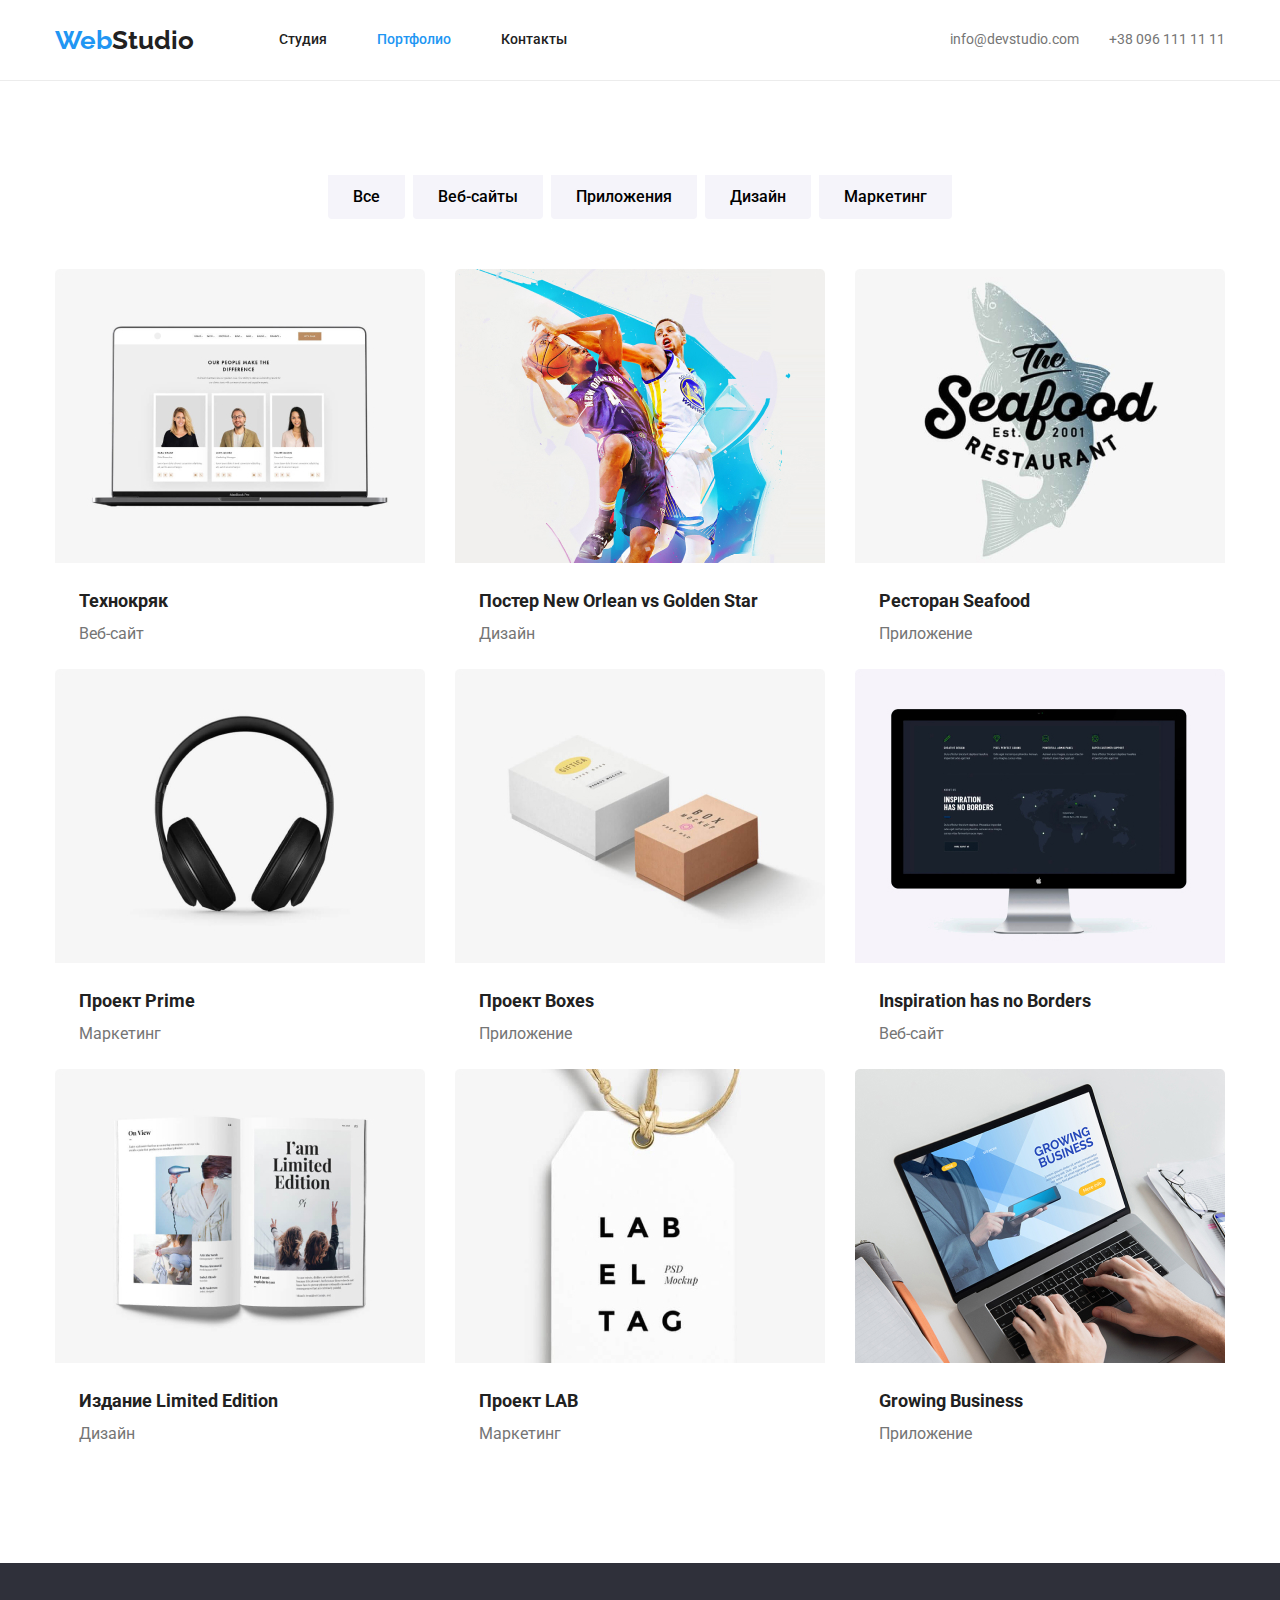
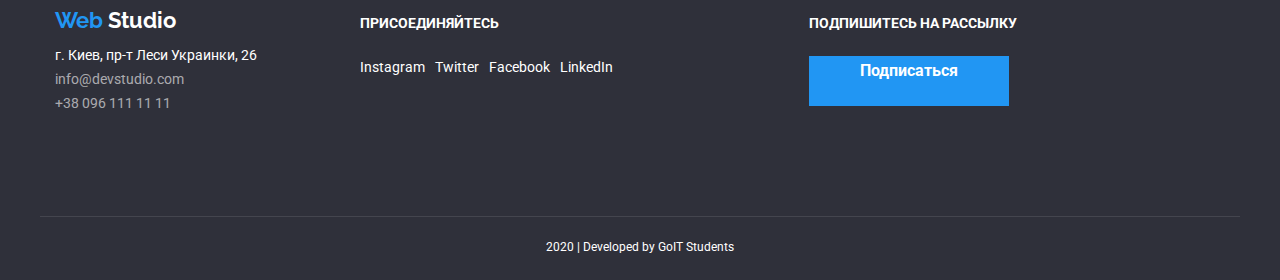
==== commit 709ba76e: "помилки виправила" ====
--- a/profile.html
+++ b/profile.html
@@ -13,7 +13,7 @@
   </head>
 
   <body>
-    <header>
+    <header class="header-profile">
       <nav class="container main-nav">
         <a class="logo" lang="en" href="/">
           <span class="first">Web</span> Studio</a
@@ -36,10 +36,10 @@
       </nav>
     </header>
     <main>
-      <section>
-        <h1 class="title-profile">Проекты Веб Студии</h1>
+      <section class="container">
+        <h1 class="visually-hidden">Проекты Веб Студии</h1>
         <!--Фильтры-->
-        <ul class="filter-list center container">
+        <ul class="filter-list list center">
           <li class="item">
             <button class="menu-nav" type="button">Все</button>
           </li>
@@ -56,141 +56,155 @@
             <button class="menu-nav" type="button">Маркетинг</button>
           </li>
         </ul>
-        <!--Проекты-->
-        <ul class="project-list container">
+      </section>
+      <!--Проекты-->
+      <section class="container">
+        <ul class="project-list list">
           <li class="item">
             <a class="link" href="">
               <img src="./images/project-1.jpg" alt="проект-1" />
-              <h2 class="project-title">Технокряк</h2>
-              <p class="text-menu">Веб-сайт</p>
-              <p class="project-text">
-                Технокряк это современная площадка распространения коронавируса.
-                Компании используют эту платформу для цифрового шпионажа и атак
-                на защищённые сервера конкурентов.
-              </p>
+              <div class="portfolio-discription">
+                <h2 class="project-title">Технокряк</h2>
+                <p class="text-menu">Веб-сайт</p>
+                <p class="project-text visually-hidden">
+                  Технокряк это современная площадка распространения
+                  коронавируса. Компании используют эту платформу для цифрового
+                  шпионажа и атак на защищённые сервера конкурентов.
+                </p>
+              </div>
             </a>
           </li>
           <li class="item">
             <a class="link" href=""
               ><img src="./images/project-2.jpg" alt="проект-2" />
-              <h2 class="project-title">Постер New Orlean vs Golden Star</h2>
-              <p class="text-menu">Дизайн</p>
-              <p class="project-text">
-                Технокряк это современная площадка распространения коронавируса.
-                Компании используют эту платформу для цифрового шпионажа и атак
-                на защищённые сервера конкурентов.
-              </p>
+              <div class="portfolio-discription">
+                <h2 class="project-title">Постер New Orlean vs Golden Star</h2>
+                <p class="text-menu">Дизайн</p>
+                <p class="project-text visually-hidden">
+                  Технокряк это современная площадка распространения
+                  коронавируса. Компании используют эту платформу для цифрового
+                  шпионажа и атак на защищённые сервера конкурентов.
+                </p>
+              </div>
             </a>
           </li>
           <li class="item">
             <a class="link" href=""
               ><img src="./images/project-3.jpg" alt="проект-3" />
-              <h2 class="project-title">Ресторан Seafood</h2>
-              <p class="text-menu">Приложение</p>
-              <p class="project-text">
-                Технокряк это современная площадка распространения коронавируса.
-                Компании используют эту платформу для цифрового шпионажа и атак
-                на защищённые сервера конкурентов.
-              </p>
+              <div class="portfolio-discription">
+                <h2 class="project-title">Ресторан Seafood</h2>
+                <p class="text-menu">Приложение</p>
+                <p class="project-text visually-hidden">
+                  Технокряк это современная площадка распространения
+                  коронавируса. Компании используют эту платформу для цифрового
+                  шпионажа и атак на защищённые сервера конкурентов.
+                </p>
+              </div>
             </a>
           </li>
           <li class="item">
             <a class="link" href=""
               ><img src="./images/project-4.jpg" alt="проект-4" />
-              <h2 class="project-title">Проект Prime</h2>
-              <p class="text-menu">Маркетинг</p>
-              <p class="project-text">
-                Технокряк это современная площадка распространения коронавируса.
-                Компании используют эту платформу для цифрового шпионажа и атак
-                на защищённые сервера конкурентов.
-              </p>
+              <div class="portfolio-discription">
+                <h2 class="project-title">Проект Prime</h2>
+                <p class="text-menu">Маркетинг</p>
+                <p class="project-text visually-hidden">
+                  Технокряк это современная площадка распространения
+                  коронавируса. Компании используют эту платформу для цифрового
+                  шпионажа и атак на защищённые сервера конкурентов.
+                </p>
+              </div>
             </a>
           </li>
           <li class="item">
             <a class="link" href=""
               ><img src="./images/project-5.jpg" alt="проект-5" />
-              <h2 class="project-title">Проект Boxes</h2>
-              <p class="text-menu">Приложение</p>
-              <p class="project-text">
-                Технокряк это современная площадка распространения коронавируса.
-                Компании используют эту платформу для цифрового шпионажа и атак
-                на защищённые сервера конкурентов.
-              </p>
+              <div class="portfolio-discription">
+                <h2 class="project-title">Проект Boxes</h2>
+                <p class="text-menu">Приложение</p>
+                <p class="project-text visually-hidden">
+                  Технокряк это современная площадка распространения
+                  коронавируса. Компании используют эту платформу для цифрового
+                  шпионажа и атак на защищённые сервера конкурентов.
+                </p>
+              </div>
             </a>
           </li>
           <li class="item">
             <a class="link" href=""
               ><img src="./images/project-6.jpg" alt="проект-6" />
-              <h2 class="project-title">Inspiration has no Borders</h2>
-              <p class="text-menu">Веб-сайт</p>
-              <p class="project-text">
-                Технокряк это современная площадка распространения коронавируса.
-                Компании используют эту платформу для цифрового шпионажа и атак
-                на защищённые сервера конкурентов.
-              </p>
+              <div class="portfolio-discription">
+                <h2 class="project-title">Inspiration has no Borders</h2>
+                <p class="text-menu">Веб-сайт</p>
+                <p class="project-text visually-hidden">
+                  Технокряк это современная площадка распространения
+                  коронавируса. Компании используют эту платформу для цифрового
+                  шпионажа и атак на защищённые сервера конкурентов.
+                </p>
+              </div>
             </a>
           </li>
           <li class="item">
             <a class="link" href=""
               ><img src="./images/project-7.jpg" alt="проект-7" />
-              <h2 class="project-title">Издание Limited Edition</h2>
-              <p class="text-menu">Дизайн</p>
-              <p class="project-text">
-                Технокряк это современная площадка распространения коронавируса.
-                Компании используют эту платформу для цифрового шпионажа и атак
-                на защищённые сервера конкурентов.
-              </p>
+              <div class="portfolio-discription">
+                <h2 class="project-title">Издание Limited Edition</h2>
+                <p class="text-menu">Дизайн</p>
+                <p class="project-text visually-hidden">
+                  Технокряк это современная площадка распространения
+                  коронавируса. Компании используют эту платформу для цифрового
+                  шпионажа и атак на защищённые сервера конкурентов.
+                </p>
+              </div>
             </a>
           </li>
           <li class="item">
             <a class="link" href=""
               ><img src="./images/project-8.jpg" alt="проект-8" />
-              <h2 class="project-title">Проект LAB</h2>
-              <p class="text-menu">Маркетинг</p>
-              <p class="project-text">
-                Технокряк это современная площадка распространения коронавируса.
-                Компании используют эту платформу для цифрового шпионажа и атак
-                на защищённые сервера конкурентов.
-              </p>
+              <div class="portfolio-discription">
+                <h2 class="project-title">Проект LAB</h2>
+                <p class="text-menu">Маркетинг</p>
+                <p class="project-text visually-hidden">
+                  Технокряк это современная площадка распространения
+                  коронавируса. Компании используют эту платформу для цифрового
+                  шпионажа и атак на защищённые сервера конкурентов.
+                </p>
+              </div>
             </a>
           </li>
           <li class="item">
             <a class="link" href=""
               ><img src="./images/project-9.jpg" alt="проект-9" />
-              <h2 class="project-title">Growing Business</h2>
-              <p class="text-menu">Приложение</p>
-              <p class="project-text">
-                Технокряк это современная площадка распространения коронавируса.
-                Компании используют эту платформу для цифрового шпионажа и атак
-                на защищённые сервера конкурентов.
-              </p>
+              <div class="portfolio-discription">
+                <h2 class="project-title">Growing Business</h2>
+                <p class="text-menu">Приложение</p>
+                <p class="project-text visually-hidden">
+                  Технокряк это современная площадка распространения
+                  коронавируса. Компании используют эту платформу для цифрового
+                  шпионажа и атак на защищённые сервера конкурентов.
+                </p>
+              </div>
             </a>
           </li>
         </ul>
       </section>
     </main>
-    <footer class="page-footer container">
-      <div class="footer-box">
-        <div class="item">
+    <footer class="page-footer">
+      <div class="footer-box container">
+        <address class="address-footer">
           <a class="logo-footer" lang="en" href="/">
             <span class="first">Web</span> Studio</a
           >
-          <address class="address-footer">
-            <p>г. Киев, пр-т Леси Украинки, 26</p>
-            <p>
-              <a class="link contact-footer" href="mailto:info@devstudio.com"
-                >info@devstudio.com</a
-              >
-            </p>
-            <p>
-              <a class="link contact-footer" href="tel:+380961111111"
-                >+38 096 111 11 11</a
-              >
-            </p>
-          </address>
-        </div>
+          г. Киев, пр-т Леси Украинки, 26
+          <a class="link contact-footer" href="mailto:info@devstudio.com"
+            >info@devstudio.com</a
+          >
+          <a class="link contact-footer" href="tel:+380961111111"
+            >+38 096 111 11 11</a
+          >
+        </address>
         <div class="item">
-          <p><strong>присоединяйтесь</strong></p>
+          <p><b>ПРИСОЕДИНЯЙТЕСЬ</b></p>
           <ul class="footer-social link">
             <li class="item">
               <a href="" aria-label="Ссылка на Instagram">Instagram</a>
@@ -207,13 +221,11 @@
           </ul>
         </div>
         <div class="item">
-          <p class="footer-title"><strong>ПOДПИШИТЕСЬ НА РАССЫЛКУ</strong></p>
+          <p class="footer-title"><b>ПOДПИШИТЕСЬ НА РАССЫЛКУ</b></p>
           <p class="button secondary">Подписаться</p>
         </div>
       </div>
-      <div class="footer-copyright center">
-        <p class="copyright">2020 | Developed by GoIT Students</p>
-      </div>
+      <p class="copyright center">2020 | Developed by GoIT Students</p>
     </footer>
   </body>
 </html>
--- a/css/main.css
+++ b/css/main.css
@@ -35,20 +35,30 @@
   padding-right: 15px;
   margin-left: auto;
   margin-right: auto;
-  padding-bottom: 94px;
-  padding-top: 94px;
 }
 
 img {
   display: block;
   max-width: 100%;
   height: auto;
-  margin-left: auto;
-  margin-right: auto;
+}
+
+p {
+  margin: 0;
 }
 
 .center {
   text-align: center;
+}
+
+.visually-hidden {
+  position: absolute !important;
+  height: 1px;
+  width: 1px;
+  overflow: hidden;
+  clip: rect(1px 1px 1px 1px); /* IE6, IE7 */
+  clip: rect(1px, 1px, 1px, 1px);
+  white-space: nowrap; /* added line */
 }
 
 /* button */
@@ -89,14 +99,16 @@
 }
 
 /* site-nav */
-header {
+.header-profile {
   border-bottom: 1px solid #ececec;
 }
+
 .container.main-nav {
   display: flex;
   align-items: center;
-  padding-bottom: 0px;
-}
+  margin-bottom: 0px;
+}
+
 .site-nav {
   font-weight: 500;
   font-size: 14px;
@@ -104,9 +116,11 @@
   display: flex;
   margin-left: 85px;
 }
+
 .site-nav .item:not(:last-child) {
   margin-right: 50px;
 }
+
 .site-nav .link {
   display: block;
   padding-top: 32px;
@@ -124,10 +138,13 @@
 .site-nav .link:focus {
   color: var(--accent-color);
 }
+
 .site-nav .link.current {
   color: var(--accent-color);
 }
+
 /* Logo */
+
 .logo {
   display: flex;
 
@@ -140,28 +157,35 @@
   font-size: 26px;
   line-height: 1.19;
 }
+
 .first {
   color: var(--accent-color);
 }
 
 /* Контакты */
+
 .list.nav-contact {
   display: flex;
   margin-left: auto;
 }
+
 .nav-contact .item:not(:last-child) {
   margin-right: 30px;
 }
+
 .mail {
   color: var(--primary-text-color);
 }
+
 .tel {
   color: var(--primary-text-color);
 }
+
 .mail:hover,
 .mail:focus {
   color: var(--accent-color);
 }
+
 .tel:hover,
 .tel:focus {
   color: var(--accent-color);
@@ -193,45 +217,59 @@
   border-radius: 4px;
   margin-top: 30px;
 }
+
 /* Преимущества */
 .feature-list.list {
   display: flex;
-}
+  padding-top: 94px;
+  padding-bottom: 94px;
+}
+
 .feature-list .item:not(:last-child) {
   margin-right: 30px;
 }
-.feature-title {
-  display: none;
-}
+
 .feature-subtitle {
   padding-top: 30px;
-  margin: 0;
-}
+  padding-bottom: 10px;
+  margin: 0;
+}
+
 /* Чем мы занимаемся */
+
 .work-section {
   padding-top: 0;
 }
+
 .title.second {
   font-size: 36px;
   line-height: 1.16;
   text-align: center;
   padding-bottom: 50px;
 }
+
 .work-list.list {
   display: flex;
+  padding-bottom: 94px;
+}
+
+.cart-work:not(:last-child) {
+  margin-right: 30px;
+}
+
+/* Наша команда */
+.team.container {
+  padding-top: 94px;
+  padding-bottom: 94px;
+}
+
+.social-list.list {
+  display: flex;
   justify-content: space-between;
 }
 
-/* Наша команда */
-
-.social-list.list {
-  display: flex;
-  justify-content: space-between;
-}
-
 .team-list.list {
   display: flex;
-  justify-content: space-between;
 }
 
 .cart-team.item:not(:last-child) {
@@ -246,6 +284,10 @@
   overflow: hidden;
 }
 
+.cart-team.item:not(:last-child) {
+  margin-right: 30px;
+}
+
 .social-link {
   display: block;
   color: var(--primary-text-color);
@@ -258,17 +300,25 @@
 .social-link:focus {
   color: var(--accent-color);
 }
+
 .title.name {
   text-align: center;
   padding-top: 30px;
 }
 
 /*Постоянные клиенты*/
+.client.container {
+  padding-top: 94px;
+  padding-bottom: 94px;
+}
+
 .client-list.list {
   display: flex;
   justify-content: space-between;
 }
+
 /*Footer*/
+
 .page-footer {
   color: var(--primary-white-color);
   background-color: var(--footer-black-color);
@@ -285,7 +335,9 @@
   padding-top: 45px;
   align-items: baseline;
   justify-content: space-between;
-}
+  border-bottom: 1px solid rgba(255, 255, 255, 0.1);
+}
+
 .logo-footer {
   color: var(--primary-white-color);
   font-family: Raleway, sans-serif;
@@ -296,28 +348,35 @@
   text-decoration: none;
   padding-bottom: 10px;
 }
+
 .logo-footer .first {
   color: var(--accent-color);
 }
+
 .address-footer {
   font-style: normal;
   display: flex;
   flex-direction: column;
 }
+
 .contact-footer {
   color: rgba(255, 255, 255, 0.6);
 }
+
 .contact-footer:hover,
 .contact-footer:focus {
   color: var(--accent-color);
 }
+
 .footer-box .item:nth-child(1) {
   margin-right: 69px;
 }
+
 .footer-box .item:nth-child(2) {
   margin-right: 94px;
   margin-left: 0;
 }
+
 .footer-social.link {
   display: flex;
   list-style: none;
@@ -325,6 +384,7 @@
   margin-bottom: 74px;
   padding: 0;
 }
+
 .footer-social.link .item:not(:last-child) {
   margin-right: 10px;
 }
@@ -352,7 +412,6 @@
   font-size: 12px;
   line-height: 2;
   padding-bottom: 21px;
-  border-top: 1px solid rgba(255, 255, 255, 0.1);
   padding-top: 18px;
   padding-bottom: 21px;
 }
@@ -360,57 +419,75 @@
 /* CSS Портфолио */
 
 /* Фильтры */
+
+.filter-list.list {
+  display: flex;
+  justify-content: center;
+  padding-top: 94px;
+  margin-bottom: 50px;
+  list-style: none;
+}
+
+.filter-list .item:not(:last-child) {
+  margin-right: 8px;
+}
+
 .menu-nav {
   background-color: #f5f4fa;
 
   font-weight: 500;
   font-size: 16px;
   line-height: 1.63;
-}
+  border: solid #f5f4fa;
+  border-radius: 0px 0px 4px 4px;
+  padding: 6px 22px;
+}
+
 .menu-nav:hover,
 .menu-nav:focus {
   background-color: var(--accent-color);
   color: var(--primary-white-color);
 }
-.filter-list.container {
-  display: flex;
-  justify-content: center;
-  margin-top: 100px;
-  margin-bottom: 50px;
+
+/* Проекты */
+
+.project-list {
+  display: flex;
+  flex-wrap: wrap;
   list-style: none;
-}
-.filter-list .item:not(:last-child) {
-  margin-right: 8px;
-}
-
-.title-profile {
-  display: none;
-}
-/* Проекты */
-.project-list.container {
-  display: flex;
-  flex-wrap: wrap;
-  margin-bottom: 94px;
-  list-style: none;
-}
+  padding-bottom: 94px;
+}
+
 .project-list .item {
-  width: calc((100% - 60px) / 3);
-}
+  width: calc((100% - 30px * 2) / 3);
+  margin-right: 30px;
+}
+
+.project-list .item:nth-child(3n) {
+  margin-right: 0;
+}
+
 .project-title {
   color: var(--title-color);
   font-weight: bold;
   font-size: 18px;
   line-height: 2;
-}
+  margin: 0;
+}
+
 .text-menu {
   color: var(--primary-text-color);
   font-weight: normal;
   font-size: 16px;
   line-height: 1.88;
 }
+
 .project-text {
   color: var(--primary-text-color);
   font-size: 18px;
   line-height: 1.56;
-  display: none;
-}
+}
+
+.portfolio-discription {
+  padding: 20px 24px;
+}
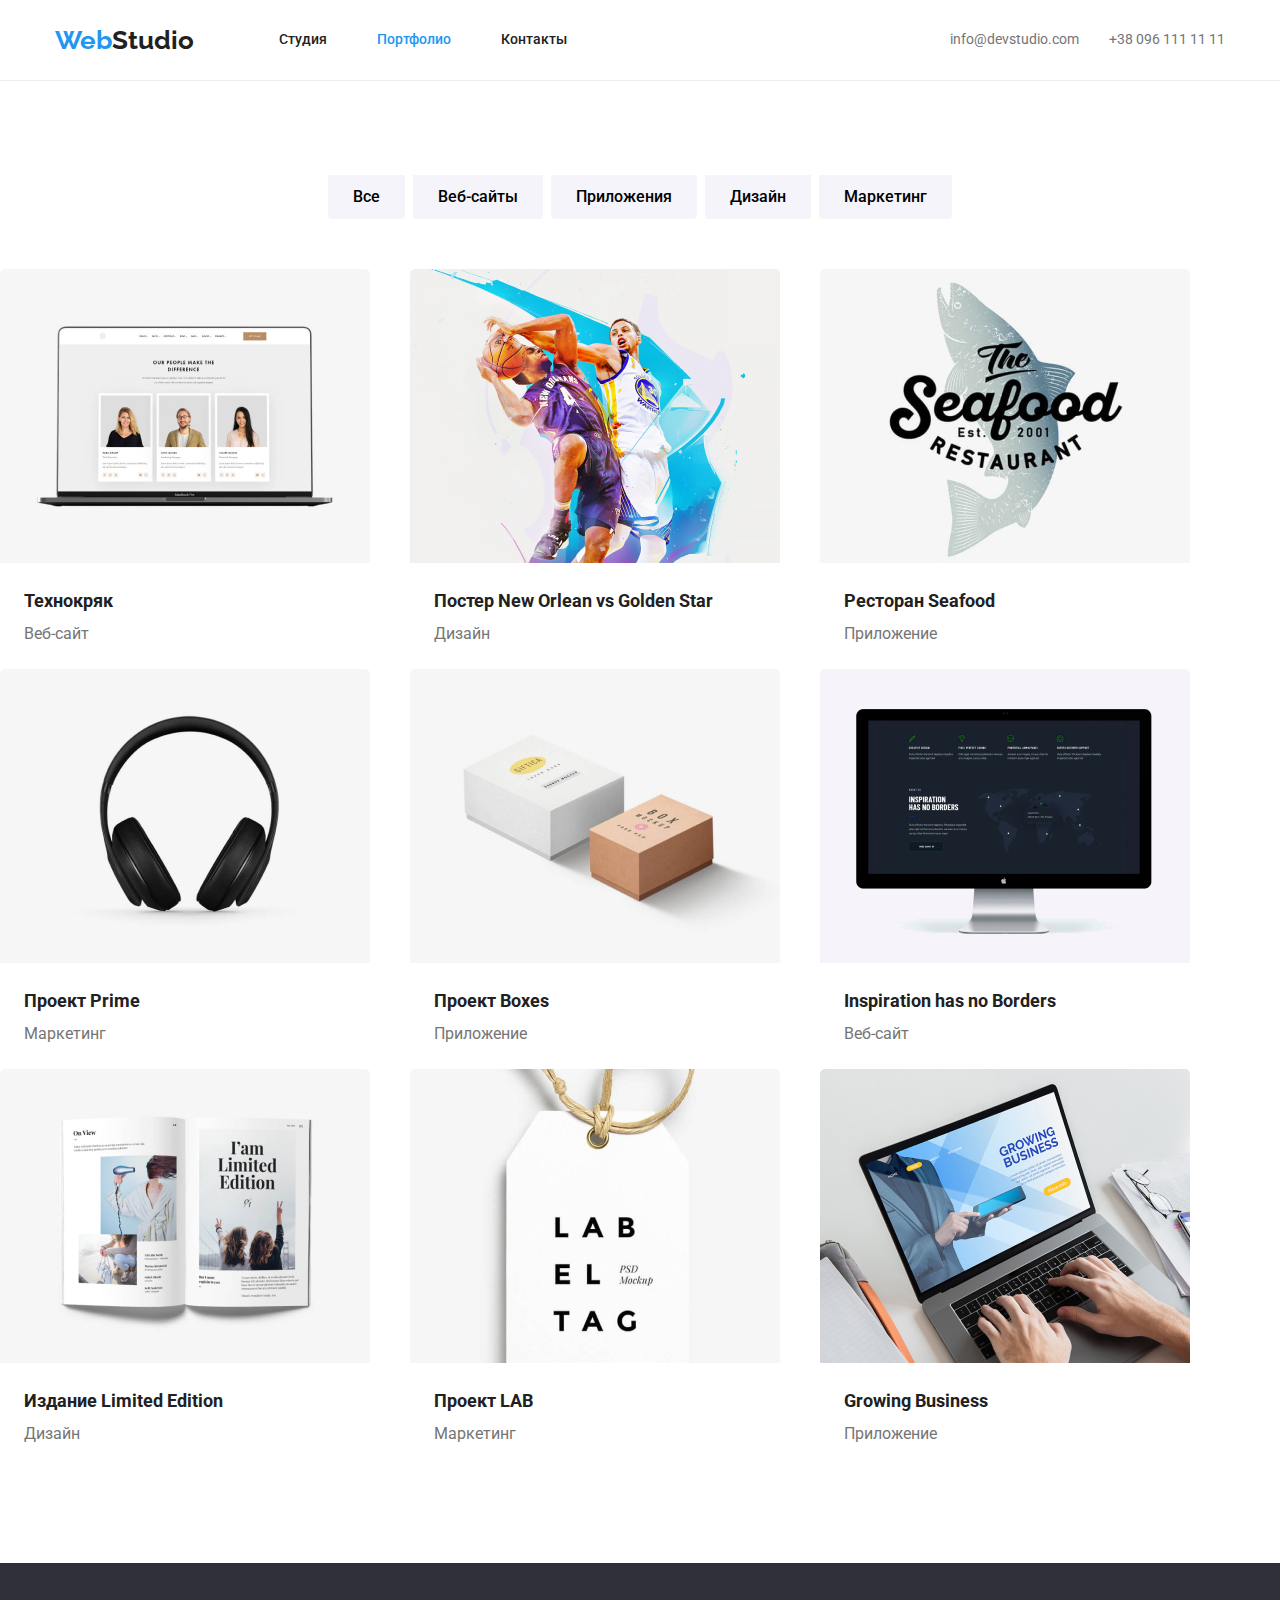
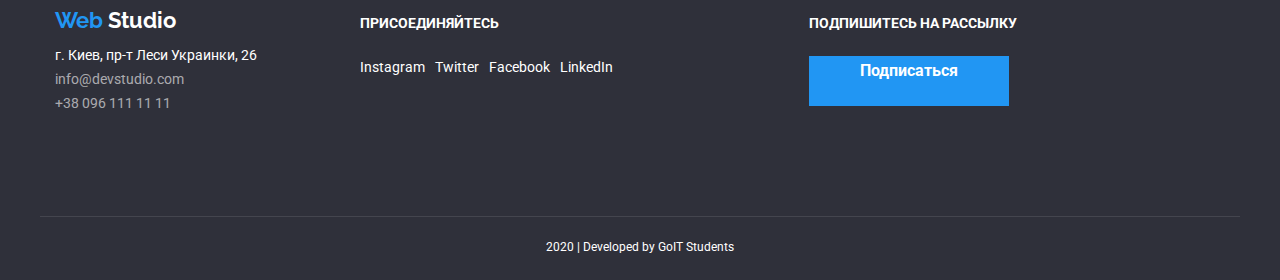
==== commit 9c68e649: "зняла контейнер з секцій" ====
--- a/profile.html
+++ b/profile.html
@@ -36,30 +36,32 @@
       </nav>
     </header>
     <main>
-      <section class="container">
-        <h1 class="visually-hidden">Проекты Веб Студии</h1>
-        <!--Фильтры-->
-        <ul class="filter-list list center">
-          <li class="item">
-            <button class="menu-nav" type="button">Все</button>
-          </li>
-          <li class="item">
-            <button class="menu-nav" type="button">Веб-сайты</button>
-          </li>
-          <li class="item">
-            <button class="menu-nav" type="button">Приложения</button>
-          </li>
-          <li class="item">
-            <button class="menu-nav" type="button">Дизайн</button>
-          </li>
-          <li class="item">
-            <button class="menu-nav" type="button">Маркетинг</button>
-          </li>
-        </ul>
+      <section>
+        <div class="container">
+          <h1 class="visually-hidden">Проекты Веб Студии</h1>
+          <!--Фильтры-->
+          <ul class="filter-list list center">
+            <li class="item">
+              <button class="menu-nav" type="button">Все</button>
+            </li>
+            <li class="item">
+              <button class="menu-nav" type="button">Веб-сайты</button>
+            </li>
+            <li class="item">
+              <button class="menu-nav" type="button">Приложения</button>
+            </li>
+            <li class="item">
+              <button class="menu-nav" type="button">Дизайн</button>
+            </li>
+            <li class="item">
+              <button class="menu-nav" type="button">Маркетинг</button>
+            </li>
+          </ul>
+        </div>
       </section>
       <!--Проекты-->
-      <section class="container">
-        <ul class="project-list list">
+      <section>
+        <ul class="project-list list container">
           <li class="item">
             <a class="link" href="">
               <img src="./images/project-1.jpg" alt="проект-1" />
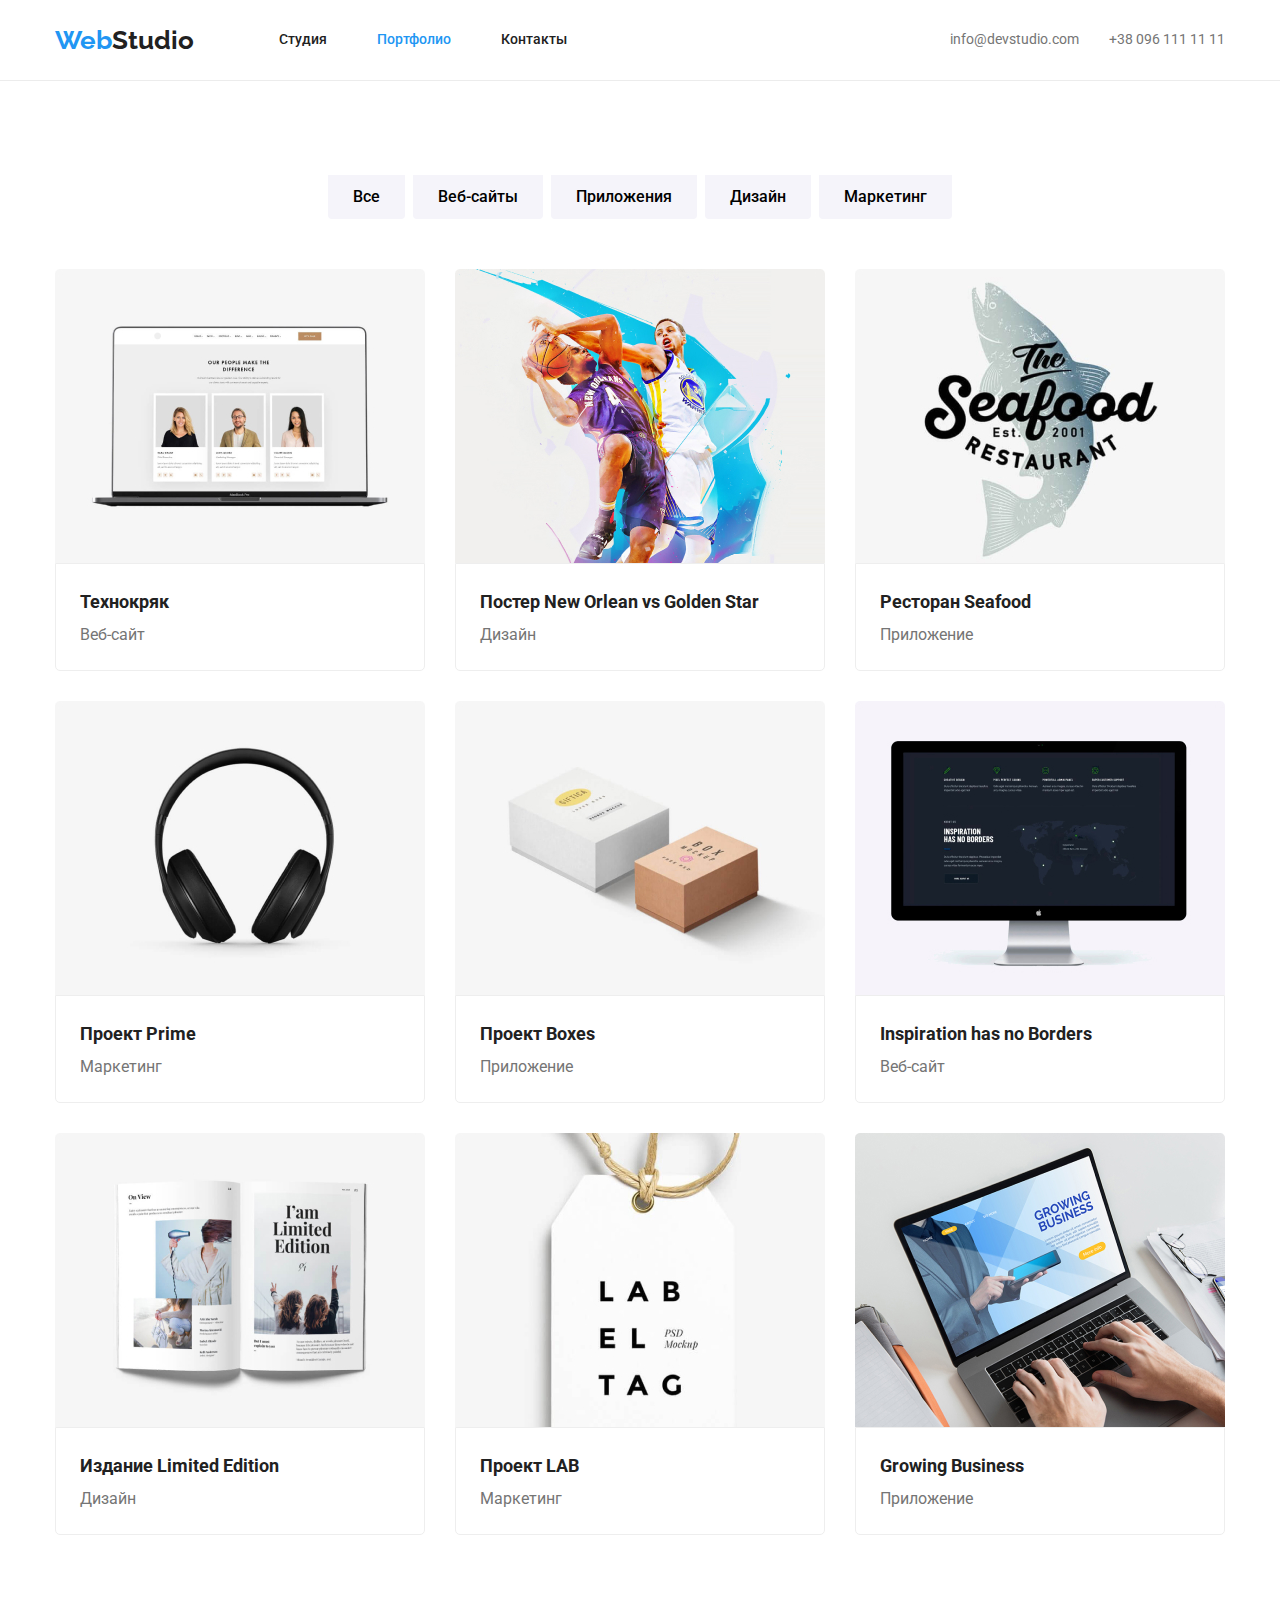
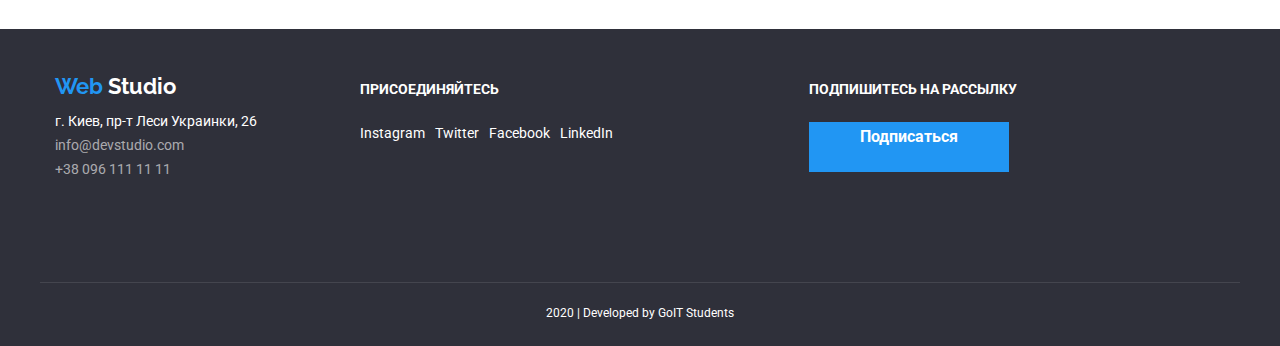
==== commit 4634f0ab: "внесла правки в картки портфоліо" ====
--- a/profile.html
+++ b/profile.html
@@ -61,134 +61,138 @@
       </section>
       <!--Проекты-->
       <section>
-        <ul class="project-list list container">
-          <li class="item">
-            <a class="link" href="">
-              <img src="./images/project-1.jpg" alt="проект-1" />
-              <div class="portfolio-discription">
-                <h2 class="project-title">Технокряк</h2>
-                <p class="text-menu">Веб-сайт</p>
-                <p class="project-text visually-hidden">
-                  Технокряк это современная площадка распространения
-                  коронавируса. Компании используют эту платформу для цифрового
-                  шпионажа и атак на защищённые сервера конкурентов.
-                </p>
-              </div>
-            </a>
-          </li>
-          <li class="item">
-            <a class="link" href=""
-              ><img src="./images/project-2.jpg" alt="проект-2" />
-              <div class="portfolio-discription">
-                <h2 class="project-title">Постер New Orlean vs Golden Star</h2>
-                <p class="text-menu">Дизайн</p>
-                <p class="project-text visually-hidden">
-                  Технокряк это современная площадка распространения
-                  коронавируса. Компании используют эту платформу для цифрового
-                  шпионажа и атак на защищённые сервера конкурентов.
-                </p>
-              </div>
-            </a>
-          </li>
-          <li class="item">
-            <a class="link" href=""
-              ><img src="./images/project-3.jpg" alt="проект-3" />
-              <div class="portfolio-discription">
-                <h2 class="project-title">Ресторан Seafood</h2>
-                <p class="text-menu">Приложение</p>
-                <p class="project-text visually-hidden">
-                  Технокряк это современная площадка распространения
-                  коронавируса. Компании используют эту платформу для цифрового
-                  шпионажа и атак на защищённые сервера конкурентов.
-                </p>
-              </div>
-            </a>
-          </li>
-          <li class="item">
-            <a class="link" href=""
-              ><img src="./images/project-4.jpg" alt="проект-4" />
-              <div class="portfolio-discription">
-                <h2 class="project-title">Проект Prime</h2>
-                <p class="text-menu">Маркетинг</p>
-                <p class="project-text visually-hidden">
-                  Технокряк это современная площадка распространения
-                  коронавируса. Компании используют эту платформу для цифрового
-                  шпионажа и атак на защищённые сервера конкурентов.
-                </p>
-              </div>
-            </a>
-          </li>
-          <li class="item">
-            <a class="link" href=""
-              ><img src="./images/project-5.jpg" alt="проект-5" />
-              <div class="portfolio-discription">
-                <h2 class="project-title">Проект Boxes</h2>
-                <p class="text-menu">Приложение</p>
-                <p class="project-text visually-hidden">
-                  Технокряк это современная площадка распространения
-                  коронавируса. Компании используют эту платформу для цифрового
-                  шпионажа и атак на защищённые сервера конкурентов.
-                </p>
-              </div>
-            </a>
-          </li>
-          <li class="item">
-            <a class="link" href=""
-              ><img src="./images/project-6.jpg" alt="проект-6" />
-              <div class="portfolio-discription">
-                <h2 class="project-title">Inspiration has no Borders</h2>
-                <p class="text-menu">Веб-сайт</p>
-                <p class="project-text visually-hidden">
-                  Технокряк это современная площадка распространения
-                  коронавируса. Компании используют эту платформу для цифрового
-                  шпионажа и атак на защищённые сервера конкурентов.
-                </p>
-              </div>
-            </a>
-          </li>
-          <li class="item">
-            <a class="link" href=""
-              ><img src="./images/project-7.jpg" alt="проект-7" />
-              <div class="portfolio-discription">
-                <h2 class="project-title">Издание Limited Edition</h2>
-                <p class="text-menu">Дизайн</p>
-                <p class="project-text visually-hidden">
-                  Технокряк это современная площадка распространения
-                  коронавируса. Компании используют эту платформу для цифрового
-                  шпионажа и атак на защищённые сервера конкурентов.
-                </p>
-              </div>
-            </a>
-          </li>
-          <li class="item">
-            <a class="link" href=""
-              ><img src="./images/project-8.jpg" alt="проект-8" />
-              <div class="portfolio-discription">
-                <h2 class="project-title">Проект LAB</h2>
-                <p class="text-menu">Маркетинг</p>
-                <p class="project-text visually-hidden">
-                  Технокряк это современная площадка распространения
-                  коронавируса. Компании используют эту платформу для цифрового
-                  шпионажа и атак на защищённые сервера конкурентов.
-                </p>
-              </div>
-            </a>
-          </li>
-          <li class="item">
-            <a class="link" href=""
-              ><img src="./images/project-9.jpg" alt="проект-9" />
-              <div class="portfolio-discription">
-                <h2 class="project-title">Growing Business</h2>
-                <p class="text-menu">Приложение</p>
-                <p class="project-text visually-hidden">
-                  Технокряк это современная площадка распространения
-                  коронавируса. Компании используют эту платформу для цифрового
-                  шпионажа и атак на защищённые сервера конкурентов.
-                </p>
-              </div>
-            </a>
-          </li>
-        </ul>
+        <div class="container">
+          <ul class="project-list list">
+            <li class="item">
+              <a class="link" href="">
+                <img src="./images/project-1.jpg" alt="проект-1" />
+                <div class="portfolio-discription">
+                  <h2 class="project-title">Технокряк</h2>
+                  <p class="text-menu">Веб-сайт</p>
+                  <p class="project-text visually-hidden">
+                    Технокряк это современная площадка распространения
+                    коронавируса. Компании используют эту платформу для
+                    цифрового шпионажа и атак на защищённые сервера конкурентов.
+                  </p>
+                </div>
+              </a>
+            </li>
+            <li class="item">
+              <a class="link" href=""
+                ><img src="./images/project-2.jpg" alt="проект-2" />
+                <div class="portfolio-discription">
+                  <h2 class="project-title">
+                    Постер New Orlean vs Golden Star
+                  </h2>
+                  <p class="text-menu">Дизайн</p>
+                  <p class="project-text visually-hidden">
+                    Технокряк это современная площадка распространения
+                    коронавируса. Компании используют эту платформу для
+                    цифрового шпионажа и атак на защищённые сервера конкурентов.
+                  </p>
+                </div>
+              </a>
+            </li>
+            <li class="item">
+              <a class="link" href=""
+                ><img src="./images/project-3.jpg" alt="проект-3" />
+                <div class="portfolio-discription">
+                  <h2 class="project-title">Ресторан Seafood</h2>
+                  <p class="text-menu">Приложение</p>
+                  <p class="project-text visually-hidden">
+                    Технокряк это современная площадка распространения
+                    коронавируса. Компании используют эту платформу для
+                    цифрового шпионажа и атак на защищённые сервера конкурентов.
+                  </p>
+                </div>
+              </a>
+            </li>
+            <li class="item">
+              <a class="link" href=""
+                ><img src="./images/project-4.jpg" alt="проект-4" />
+                <div class="portfolio-discription">
+                  <h2 class="project-title">Проект Prime</h2>
+                  <p class="text-menu">Маркетинг</p>
+                  <p class="project-text visually-hidden">
+                    Технокряк это современная площадка распространения
+                    коронавируса. Компании используют эту платформу для
+                    цифрового шпионажа и атак на защищённые сервера конкурентов.
+                  </p>
+                </div>
+              </a>
+            </li>
+            <li class="item">
+              <a class="link" href=""
+                ><img src="./images/project-5.jpg" alt="проект-5" />
+                <div class="portfolio-discription">
+                  <h2 class="project-title">Проект Boxes</h2>
+                  <p class="text-menu">Приложение</p>
+                  <p class="project-text visually-hidden">
+                    Технокряк это современная площадка распространения
+                    коронавируса. Компании используют эту платформу для
+                    цифрового шпионажа и атак на защищённые сервера конкурентов.
+                  </p>
+                </div>
+              </a>
+            </li>
+            <li class="item">
+              <a class="link" href=""
+                ><img src="./images/project-6.jpg" alt="проект-6" />
+                <div class="portfolio-discription">
+                  <h2 class="project-title">Inspiration has no Borders</h2>
+                  <p class="text-menu">Веб-сайт</p>
+                  <p class="project-text visually-hidden">
+                    Технокряк это современная площадка распространения
+                    коронавируса. Компании используют эту платформу для
+                    цифрового шпионажа и атак на защищённые сервера конкурентов.
+                  </p>
+                </div>
+              </a>
+            </li>
+            <li class="item">
+              <a class="link" href=""
+                ><img src="./images/project-7.jpg" alt="проект-7" />
+                <div class="portfolio-discription">
+                  <h2 class="project-title">Издание Limited Edition</h2>
+                  <p class="text-menu">Дизайн</p>
+                  <p class="project-text visually-hidden">
+                    Технокряк это современная площадка распространения
+                    коронавируса. Компании используют эту платформу для
+                    цифрового шпионажа и атак на защищённые сервера конкурентов.
+                  </p>
+                </div>
+              </a>
+            </li>
+            <li class="item">
+              <a class="link" href=""
+                ><img src="./images/project-8.jpg" alt="проект-8" />
+                <div class="portfolio-discription">
+                  <h2 class="project-title">Проект LAB</h2>
+                  <p class="text-menu">Маркетинг</p>
+                  <p class="project-text visually-hidden">
+                    Технокряк это современная площадка распространения
+                    коронавируса. Компании используют эту платформу для
+                    цифрового шпионажа и атак на защищённые сервера конкурентов.
+                  </p>
+                </div>
+              </a>
+            </li>
+            <li class="item">
+              <a class="link" href=""
+                ><img src="./images/project-9.jpg" alt="проект-9" />
+                <div class="portfolio-discription">
+                  <h2 class="project-title">Growing Business</h2>
+                  <p class="text-menu">Приложение</p>
+                  <p class="project-text visually-hidden">
+                    Технокряк это современная площадка распространения
+                    коронавируса. Компании используют эту платформу для
+                    цифрового шпионажа и атак на защищённые сервера конкурентов.
+                  </p>
+                </div>
+              </a>
+            </li>
+          </ul>
+        </div>
       </section>
     </main>
     <footer class="page-footer">
--- a/css/main.css
+++ b/css/main.css
@@ -29,6 +29,12 @@
   font-size: 14px;
   line-height: 1.71;
 }
+.list {
+  list-style: none;
+  padding: 0;
+  margin: 0;
+}
+
 .container {
   width: 1200px;
   padding-left: 15px;
@@ -75,12 +81,6 @@
   height: 50px;
 }
 
-.list {
-  list-style: none;
-  padding: 0;
-  margin: 0;
-}
-
 .link {
   text-decoration: none;
 }
@@ -461,10 +461,14 @@
 .project-list .item {
   width: calc((100% - 30px * 2) / 3);
   margin-right: 30px;
+  margin-bottom: 30px;
 }
 
 .project-list .item:nth-child(3n) {
   margin-right: 0;
+}
+.project-list .item:nth-last-child(-n + 3) {
+  margin-bottom: 0;
 }
 
 .project-title {
@@ -490,4 +494,7 @@
 
 .portfolio-discription {
   padding: 20px 24px;
-}
+  border: 1px solid #eeeeee;
+  border-bottom-right-radius: 5px;
+  border-bottom-left-radius: 5px;
+}
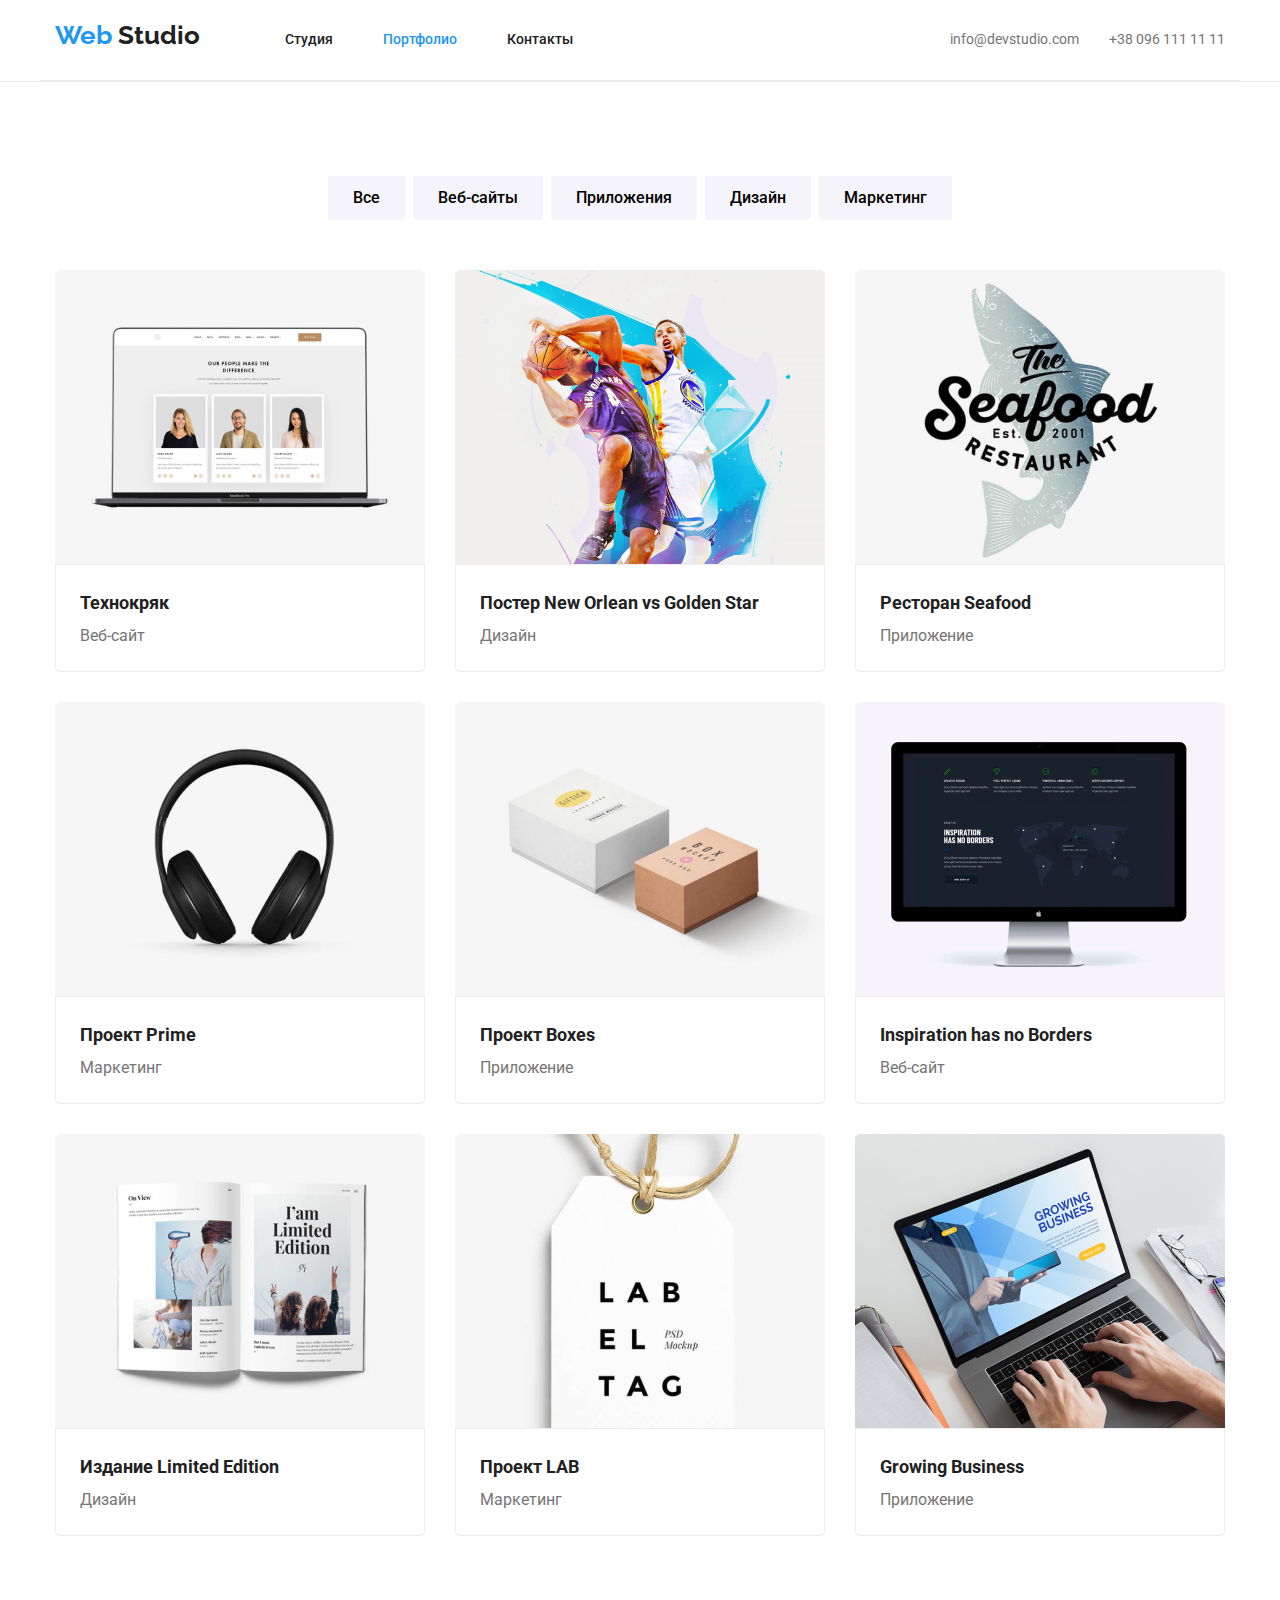
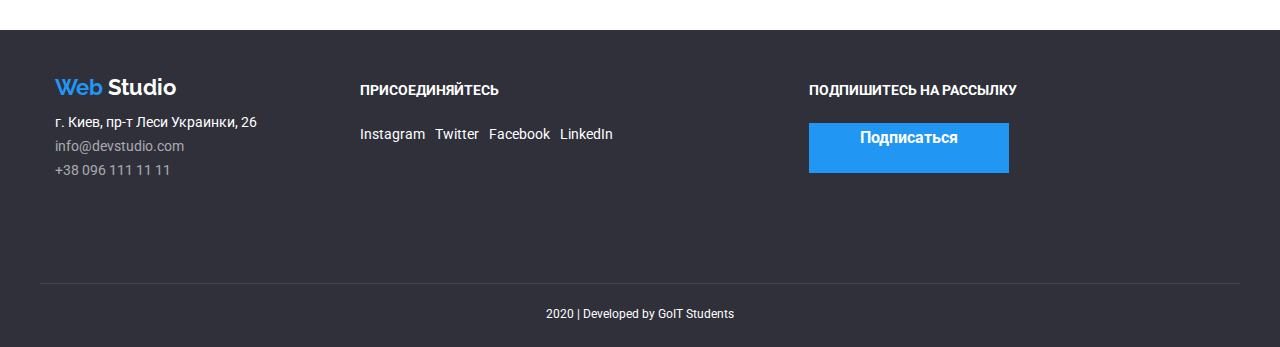
==== commit bf0caf4f: "внесла деякі правки" ====
--- a/profile.html
+++ b/profile.html
@@ -13,16 +13,18 @@
   </head>
 
   <body>
-    <header class="header-profile">
-      <nav class="container main-nav">
-        <a class="logo" lang="en" href="/">
-          <span class="first">Web</span> Studio</a
-        >
-        <ul class="site-nav list">
-          <li class="item"><a class="link" href="./index.html">Студия</a></li>
-          <li class="item"><a class="link current" href="">Портфолио</a></li>
-          <li class="item"><a class="link" href="">Контакты</a></li>
-        </ul>
+    <header class="header">
+      <div class="header container">
+        <nav class="main-nav">
+          <a class="logo" lang="en" href="/">
+            <span class="first">Web</span> Studio</a
+          >
+          <ul class="site-nav list">
+            <li class="item"><a class="link" href="./index.html">Студия</a></li>
+            <li class="item"><a class="link current" href="">Портфолио</a></li>
+            <li class="item"><a class="link" href="">Контакты</a></li>
+          </ul>
+        </nav>
         <ul class="list nav-contact">
           <li class="item">
             <a class="link mail" href="mailto:info@devstudio.com"
@@ -33,7 +35,7 @@
             <a class="link tel" href="tel:+380961111111">+38 096 111 11 11</a>
           </li>
         </ul>
-      </nav>
+      </div>
     </header>
     <main>
       <section>
@@ -57,11 +59,7 @@
               <button class="menu-nav" type="button">Маркетинг</button>
             </li>
           </ul>
-        </div>
-      </section>
-      <!--Проекты-->
-      <section>
-        <div class="container">
+          <!--Проекты-->
           <ul class="project-list list">
             <li class="item">
               <a class="link" href="">
--- a/css/main.css
+++ b/css/main.css
@@ -99,17 +99,19 @@
 }
 
 /* site-nav */
-.header-profile {
+.header {
   border-bottom: 1px solid #ececec;
 }
-
-.container.main-nav {
-  display: flex;
-  align-items: center;
+.main-nav {
+  display: flex;
+  align-items: baseline;
+}
+.header.container {
+  display: flex;
+  align-items: baseline;
   margin-bottom: 0px;
 }
-
-.site-nav {
+.site-nav.list {
   font-weight: 500;
   font-size: 14px;
   line-height: 1.14;
@@ -146,8 +148,6 @@
 /* Logo */
 
 .logo {
-  display: flex;
-
   color: var(--title-color);
   text-decoration: none;
 
@@ -224,6 +224,9 @@
   padding-top: 94px;
   padding-bottom: 94px;
 }
+.feature-list .item {
+  width: 270px;
+}
 
 .feature-list .item:not(:last-child) {
   margin-right: 30px;
@@ -252,12 +255,20 @@
   display: flex;
   padding-bottom: 94px;
 }
+.cart-work {
+  width: 370px;
+}
 
 .cart-work:not(:last-child) {
   margin-right: 30px;
 }
 
 /* Наша команда */
+
+.team-section {
+  background-color: #f5f4fa;
+}
+
 .team.container {
   padding-top: 94px;
   padding-bottom: 94px;
